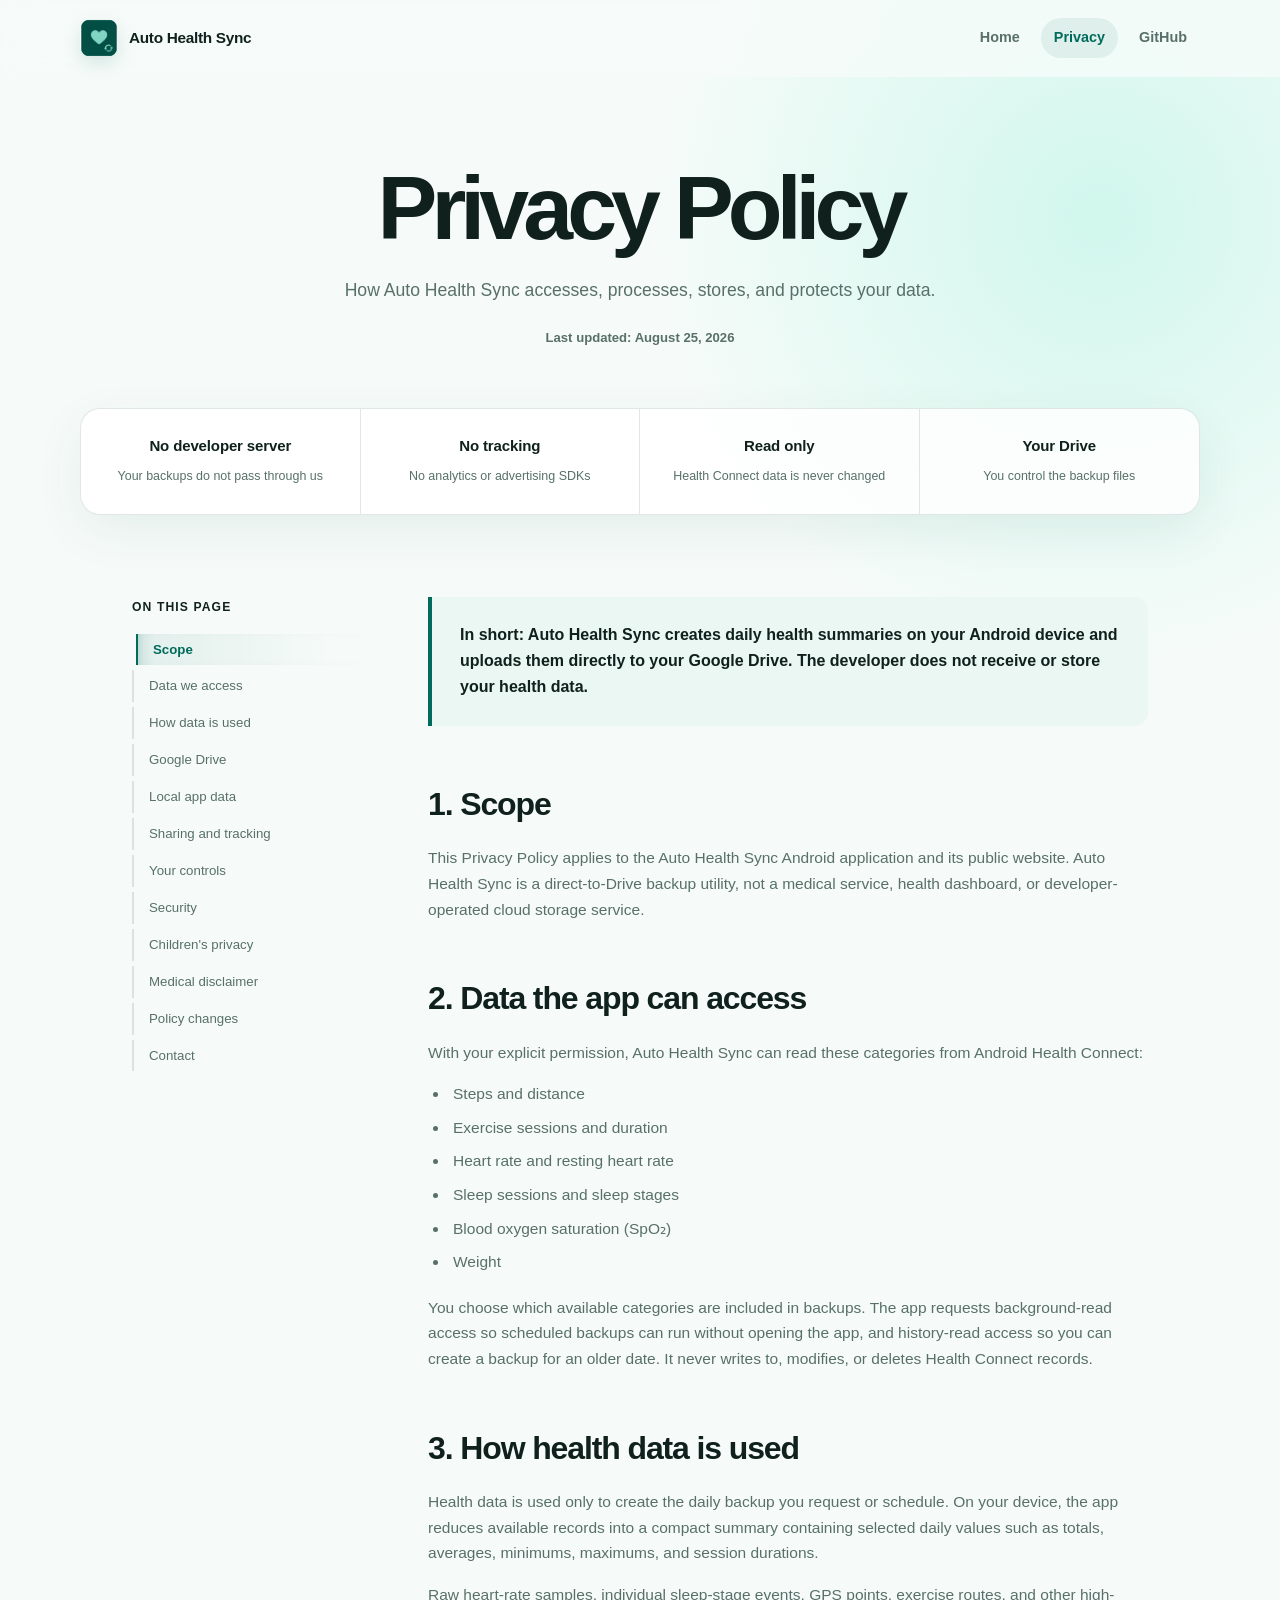
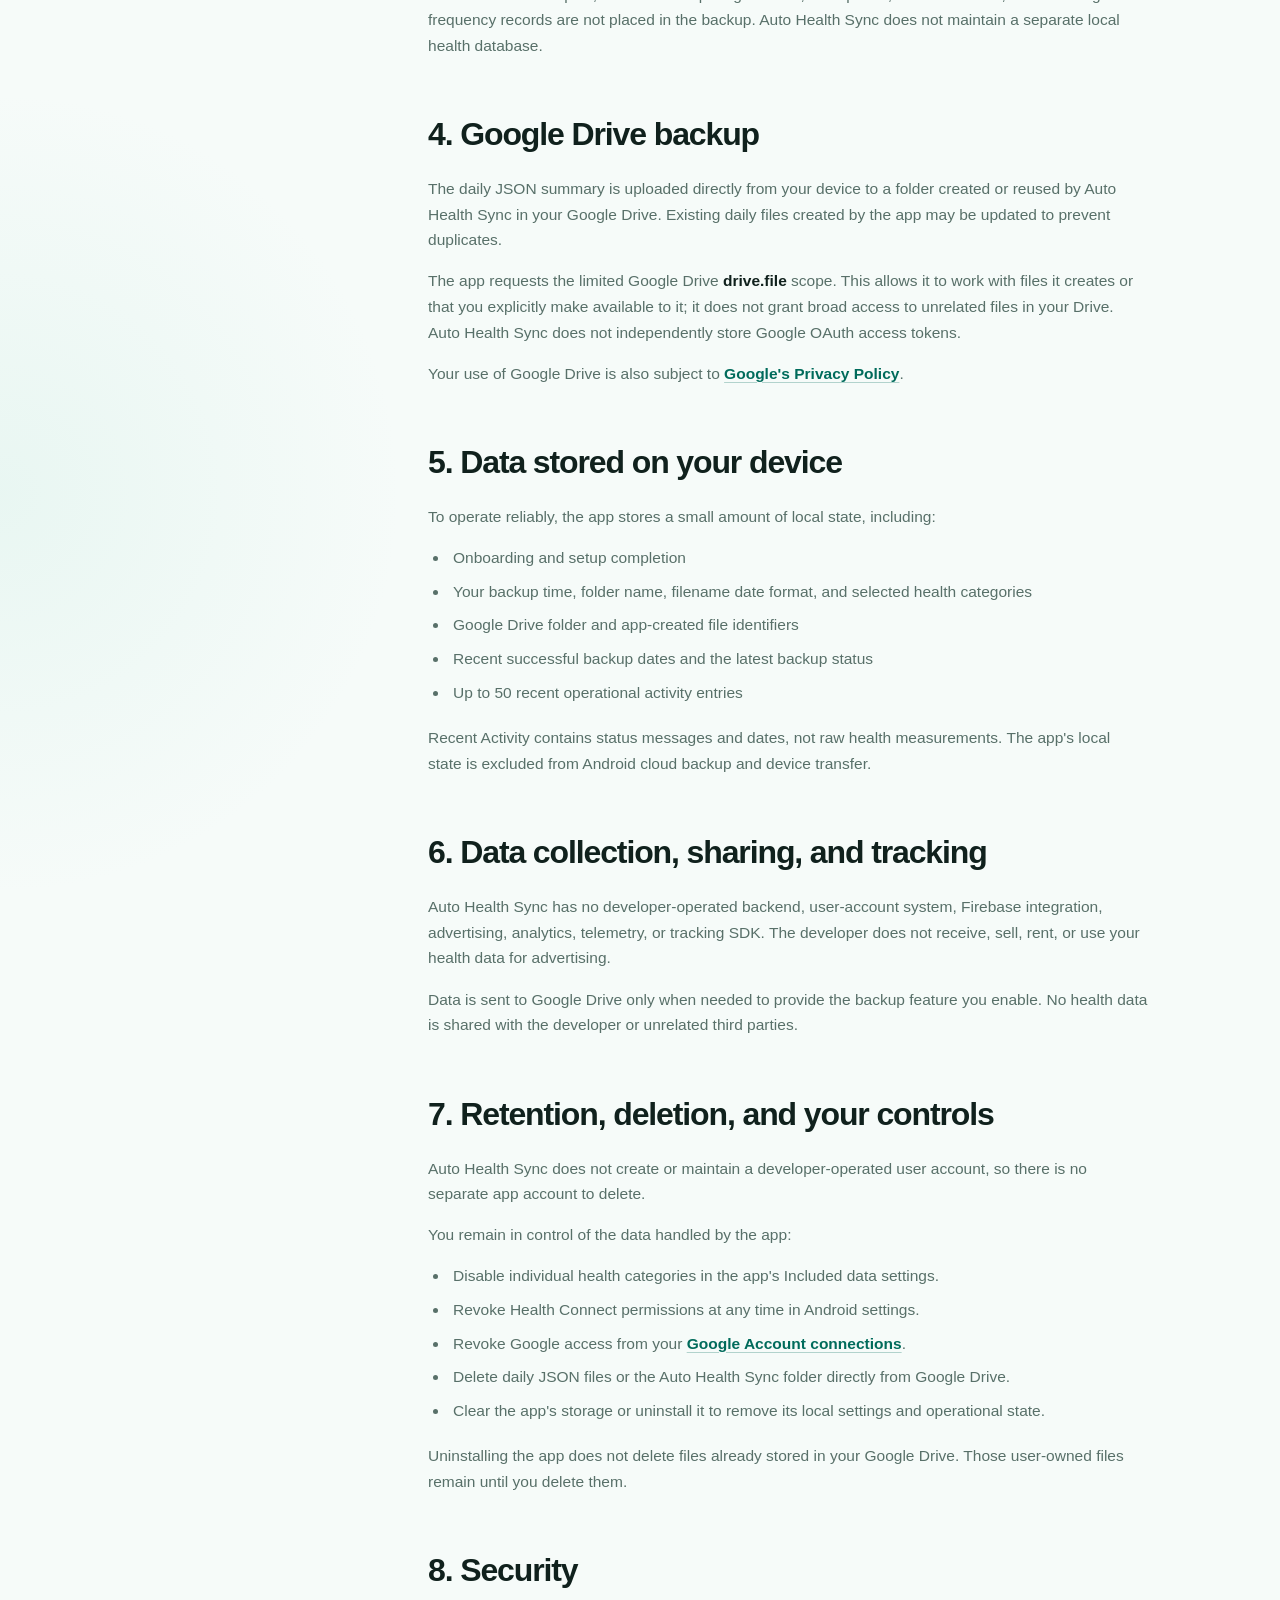
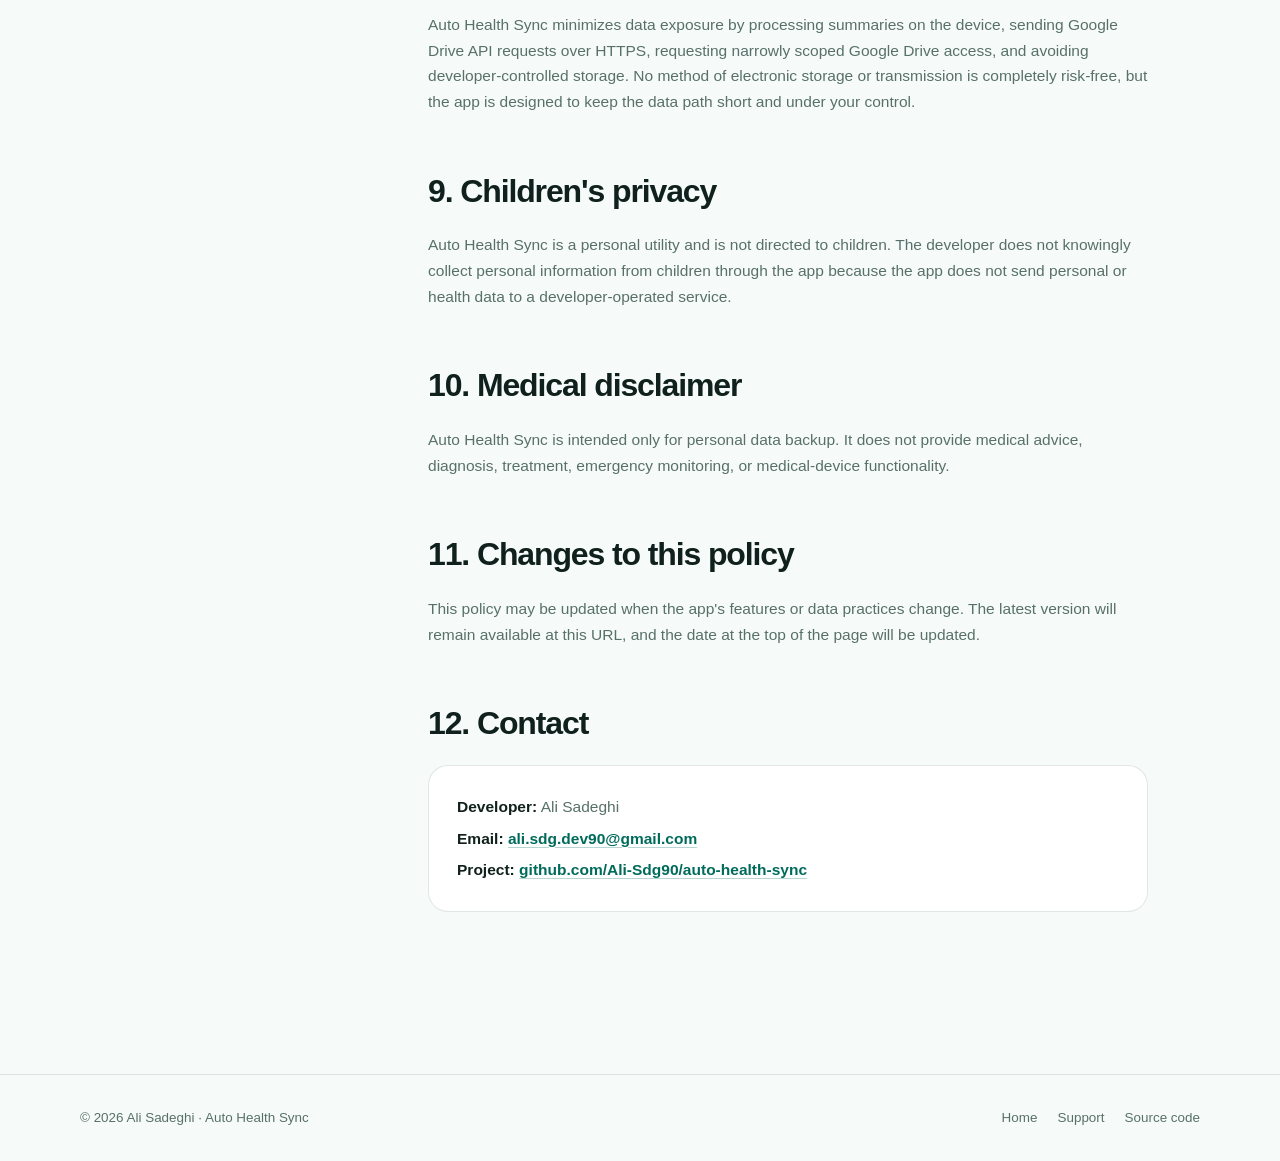
==== docs/privacy/index.html @ 701e74d9 "docs: add GitHub Pages site and public privacy policy" ====
<!doctype html>
<html lang="en">
  <head>
    <meta charset="utf-8">
    <meta name="viewport" content="width=device-width, initial-scale=1">
    <meta name="theme-color" content="#006b5b">
    <meta name="description" content="Privacy Policy for Auto Health Sync, an Android app that backs up daily Health Connect summaries to the user's Google Drive.">
    <meta property="og:title" content="Privacy Policy · Auto Health Sync">
    <meta property="og:description" content="How Auto Health Sync accesses, processes, stores, and protects your data.">
    <meta property="og:type" content="website">
    <meta property="og:url" content="https://ali-sdg90.github.io/auto-health-sync/privacy/">
    <link rel="canonical" href="https://ali-sdg90.github.io/auto-health-sync/privacy/">
    <link rel="icon" href="../assets/app-icon.png" type="image/png">
    <link rel="stylesheet" href="../assets/styles.css">
    <script src="../assets/policy.js" defer></script>
    <title>Privacy Policy · Auto Health Sync</title>
  </head>
  <body>
    <header class="site-header">
      <nav class="nav" aria-label="Main navigation">
        <a class="brand" href="../" aria-label="Auto Health Sync home">
          <img src="../assets/app-icon.png" alt="" width="38" height="38">
          <span>Auto Health Sync</span>
        </a>
        <div class="nav-links">
          <a href="../">Home</a>
          <a href="./" aria-current="page">Privacy</a>
          <a href="https://github.com/Ali-Sdg90/auto-health-sync" target="_blank" rel="noopener noreferrer">GitHub</a>
        </div>
      </nav>
    </header>

    <main>
      <section class="policy-hero container">
        <!-- <p class="eyebrow">Clear by design</p> -->
        <h1>Privacy Policy</h1>
        <p>How Auto Health Sync accesses, processes, stores, and protects your data.</p>
        <span class="updated">Last updated: August 25, 2026</span>
      </section>

      <section class="container quick-facts" aria-label="Privacy at a glance">
        <div class="fact"><strong>No developer server</strong><span>Your backups do not pass through us</span></div>
        <div class="fact"><strong>No tracking</strong><span>No analytics or advertising SDKs</span></div>
        <div class="fact"><strong>Read only</strong><span>Health Connect data is never changed</span></div>
        <div class="fact"><strong>Your Drive</strong><span>You control the backup files</span></div>
      </section>

      <div class="policy-layout container">
        <aside class="policy-nav" aria-label="Policy sections">
          <p>On this page</p>
          <a href="#scope" aria-current="location">Scope</a>
          <a href="#data">Data we access</a>
          <a href="#processing">How data is used</a>
          <a href="#drive">Google Drive</a>
          <a href="#local">Local app data</a>
          <a href="#sharing">Sharing and tracking</a>
          <a href="#controls">Your controls</a>
          <a href="#security">Security</a>
          <a href="#children">Children's privacy</a>
          <a href="#medical">Medical disclaimer</a>
          <a href="#changes">Policy changes</a>
          <a href="#contact">Contact</a>
        </aside>

        <article class="policy-content">
          <div class="policy-summary">
            <p><strong>In short:</strong> Auto Health Sync creates daily health summaries on your Android device and uploads them directly to your Google Drive. The developer does not receive or store your health data.</p>
          </div>

          <section class="policy-section" id="scope">
            <h2>1. Scope</h2>
            <p>This Privacy Policy applies to the Auto Health Sync Android application and its public website. Auto Health Sync is a direct-to-Drive backup utility, not a medical service, health dashboard, or developer-operated cloud storage service.</p>
          </section>

          <section class="policy-section" id="data">
            <h2>2. Data the app can access</h2>
            <p>With your explicit permission, Auto Health Sync can read these categories from Android Health Connect:</p>
            <ul>
              <li>Steps and distance</li>
              <li>Exercise sessions and duration</li>
              <li>Heart rate and resting heart rate</li>
              <li>Sleep sessions and sleep stages</li>
              <li>Blood oxygen saturation (SpO₂)</li>
              <li>Weight</li>
            </ul>
            <p>You choose which available categories are included in backups. The app requests background-read access so scheduled backups can run without opening the app, and history-read access so you can create a backup for an older date. It never writes to, modifies, or deletes Health Connect records.</p>
          </section>

          <section class="policy-section" id="processing">
            <h2>3. How health data is used</h2>
            <p>Health data is used only to create the daily backup you request or schedule. On your device, the app reduces available records into a compact summary containing selected daily values such as totals, averages, minimums, maximums, and session durations.</p>
            <p>Raw heart-rate samples, individual sleep-stage events, GPS points, exercise routes, and other high-frequency records are not placed in the backup. Auto Health Sync does not maintain a separate local health database.</p>
          </section>

          <section class="policy-section" id="drive">
            <h2>4. Google Drive backup</h2>
            <p>The daily JSON summary is uploaded directly from your device to a folder created or reused by Auto Health Sync in your Google Drive. Existing daily files created by the app may be updated to prevent duplicates.</p>
            <p>The app requests the limited Google Drive <strong>drive.file</strong> scope. This allows it to work with files it creates or that you explicitly make available to it; it does not grant broad access to unrelated files in your Drive. Auto Health Sync does not independently store Google OAuth access tokens.</p>
            <p>Your use of Google Drive is also subject to <a href="https://policies.google.com/privacy" rel="noreferrer">Google's Privacy Policy</a>.</p>
          </section>

          <section class="policy-section" id="local">
            <h2>5. Data stored on your device</h2>
            <p>To operate reliably, the app stores a small amount of local state, including:</p>
            <ul>
              <li>Onboarding and setup completion</li>
              <li>Your backup time, folder name, filename date format, and selected health categories</li>
              <li>Google Drive folder and app-created file identifiers</li>
              <li>Recent successful backup dates and the latest backup status</li>
              <li>Up to 50 recent operational activity entries</li>
            </ul>
            <p>Recent Activity contains status messages and dates, not raw health measurements. The app's local state is excluded from Android cloud backup and device transfer.</p>
          </section>

          <section class="policy-section" id="sharing">
            <h2>6. Data collection, sharing, and tracking</h2>
            <p>Auto Health Sync has no developer-operated backend, user-account system, Firebase integration, advertising, analytics, telemetry, or tracking SDK. The developer does not receive, sell, rent, or use your health data for advertising.</p>
            <p>Data is sent to Google Drive only when needed to provide the backup feature you enable. No health data is shared with the developer or unrelated third parties.</p>
          </section>

          <section class="policy-section" id="controls">
            <h2>7. Retention, deletion, and your controls</h2>
            <p>Auto Health Sync does not create or maintain a developer-operated user account, so there is no separate app account to delete.</p>
            <p>You remain in control of the data handled by the app:</p>
            <ul>
              <li>Disable individual health categories in the app's Included data settings.</li>
              <li>Revoke Health Connect permissions at any time in Android settings.</li>
              <li>Revoke Google access from your <a href="https://myaccount.google.com/connections" rel="noreferrer">Google Account connections</a>.</li>
              <li>Delete daily JSON files or the Auto Health Sync folder directly from Google Drive.</li>
              <li>Clear the app's storage or uninstall it to remove its local settings and operational state.</li>
            </ul>
            <p>Uninstalling the app does not delete files already stored in your Google Drive. Those user-owned files remain until you delete them.</p>
          </section>

          <section class="policy-section" id="security">
            <h2>8. Security</h2>
            <p>Auto Health Sync minimizes data exposure by processing summaries on the device, sending Google Drive API requests over HTTPS, requesting narrowly scoped Google Drive access, and avoiding developer-controlled storage. No method of electronic storage or transmission is completely risk-free, but the app is designed to keep the data path short and under your control.</p>
          </section>

          <section class="policy-section" id="children">
            <h2>9. Children's privacy</h2>
            <p>Auto Health Sync is a personal utility and is not directed to children. The developer does not knowingly collect personal information from children through the app because the app does not send personal or health data to a developer-operated service.</p>
          </section>

          <section class="policy-section" id="medical">
            <h2>10. Medical disclaimer</h2>
            <p>Auto Health Sync is intended only for personal data backup. It does not provide medical advice, diagnosis, treatment, emergency monitoring, or medical-device functionality.</p>
          </section>

          <section class="policy-section" id="changes">
            <h2>11. Changes to this policy</h2>
            <p>This policy may be updated when the app's features or data practices change. The latest version will remain available at this URL, and the date at the top of the page will be updated.</p>
          </section>

          <section class="policy-section" id="contact">
            <h2>12. Contact</h2>
            <div class="contact-card">
              <p><strong>Developer:</strong> Ali Sadeghi</p>
              <p><strong>Email:</strong> <a href="mailto:ali.sdg.dev90@gmail.com">ali.sdg.dev90@gmail.com</a></p>
              <p><strong>Project:</strong> <a href="https://github.com/Ali-Sdg90/auto-health-sync">github.com/Ali-Sdg90/auto-health-sync</a></p>
            </div>
          </section>
        </article>
      </div>
    </main>

    <footer class="site-footer">
      <div class="footer-inner container">
        <span>© 2026 Ali Sadeghi · Auto Health Sync</span>
        <div class="footer-links">
          <a href="../">Home</a>
          <a href="mailto:ali.sdg.dev90@gmail.com">Support</a>
          <a href="https://github.com/Ali-Sdg90/auto-health-sync">Source code</a>
        </div>
      </div>
    </footer>
  </body>
</html>
---- docs/assets/styles.css ----
:root {
  color-scheme: light dark;
  --bg: #f6fbf9;
  --surface: rgba(255, 255, 255, 0.82);
  --surface-solid: #ffffff;
  --surface-soft: #eaf7f2;
  --text: #10211d;
  --muted: #587069;
  --line: rgba(16, 60, 50, 0.12);
  --primary: #006b5b;
  --primary-strong: #004f43;
  --primary-soft: #9df2dc;
  --primary-wash: rgba(0, 107, 91, 0.08);
  --ink: #00201a;
  --success: #16705e;
  --shadow: 0 24px 70px rgba(16, 72, 59, 0.12);
  --radius-lg: 28px;
  --radius-md: 20px;
  --radius-sm: 14px;
  --content: 1120px;
}

* {
  box-sizing: border-box;
}

html {
  scroll-behavior: smooth;
}

body {
  min-width: 320px;
  margin: 0;
  background:
    radial-gradient(circle at 86% 5%, rgba(157, 242, 220, 0.42), transparent 28rem),
    radial-gradient(circle at 0 48%, rgba(190, 232, 220, 0.24), transparent 25rem),
    var(--bg);
  color: var(--text);
  font-family: Inter, ui-sans-serif, -apple-system, BlinkMacSystemFont, "Segoe UI", sans-serif;
  font-size: 16px;
  line-height: 1.65;
  text-rendering: optimizeLegibility;
  -webkit-font-smoothing: antialiased;
}

a {
  color: inherit;
  text-decoration: none;
}

a:focus-visible,
button:focus-visible {
  outline: 3px solid rgba(0, 107, 91, 0.28);
  outline-offset: 3px;
}

img,
svg {
  display: block;
}

.site-header {
  position: sticky;
  z-index: 10;
  top: 0;
  border-bottom: 1px solid transparent;
  background: rgba(246, 251, 249, 0.78);
  backdrop-filter: blur(18px);
  -webkit-backdrop-filter: blur(18px);
}

.nav {
  display: flex;
  width: min(calc(100% - 40px), var(--content));
  min-height: 76px;
  margin: 0 auto;
  align-items: center;
  justify-content: space-between;
}

.brand {
  display: inline-flex;
  align-items: center;
  gap: 11px;
  font-size: 0.96rem;
  font-weight: 750;
  letter-spacing: -0.02em;
}

.brand img {
  width: 38px;
  height: 38px;
  border-radius: 11px;
  box-shadow: 0 7px 18px rgba(0, 107, 91, 0.14);
}

.nav-links {
  display: flex;
  align-items: center;
  gap: 8px;
}

.nav-links a {
  border-radius: 999px;
  color: var(--muted);
  font-size: 0.9rem;
  font-weight: 650;
  padding: 8px 13px;
  transition: background 160ms ease, color 160ms ease;
}

.nav-links a:hover,
.nav-links a[aria-current="page"] {
  background: rgba(0, 107, 91, 0.08);
  color: var(--primary);
}

main {
  overflow: clip;
}

.container {
  width: min(calc(100% - 40px), var(--content));
  margin-inline: auto;
}

.hero {
  display: grid;
  min-height: 680px;
  padding-block: 92px 106px;
  align-items: center;
  gap: 72px;
  grid-template-columns: minmax(0, 1.08fr) minmax(360px, 0.92fr);
}

.eyebrow {
  display: inline-flex;
  margin: 0 0 20px;
  align-items: center;
  gap: 9px;
  color: var(--primary);
  font-size: 0.82rem;
  font-weight: 800;
  letter-spacing: 0.09em;
  text-transform: uppercase;
}

.eyebrow::before {
  width: 8px;
  height: 8px;
  border-radius: 50%;
  background: var(--primary);
  box-shadow: 0 0 0 6px rgba(0, 107, 91, 0.1);
  content: "";
}

h1,
h2,
h3,
p {
  margin-top: 0;
}

h1 {
  max-width: 760px;
  margin-bottom: 24px;
  font-size: clamp(3.2rem, 7.1vw, 6.1rem);
  font-weight: 780;
  letter-spacing: -0.066em;
  line-height: 0.97;
}

.hero h1 {
  font-size: clamp(2.7rem, 5.4vw, 5rem);
  line-height: 1.01;
}

.hero-copy > p:not(.eyebrow) {
  max-width: 610px;
  margin-bottom: 32px;
  color: var(--muted);
  font-size: clamp(1.05rem, 1.4vw, 1.22rem);
}

.actions {
  display: flex;
  flex-wrap: wrap;
  gap: 12px;
}

.button {
  display: inline-flex;
  min-height: 50px;
  border: 1px solid transparent;
  border-radius: 999px;
  align-items: center;
  justify-content: center;
  gap: 9px;
  font-size: 0.94rem;
  font-weight: 740;
  padding: 0 20px;
  transition: transform 160ms ease, box-shadow 160ms ease, background 160ms ease;
}

.button:hover {
  transform: translateY(-2px);
}

.button-primary {
  background: var(--primary);
  box-shadow: 0 10px 24px rgba(0, 107, 91, 0.2);
  color: #ffffff;
}

.button-primary:hover {
  background: var(--primary-strong);
  box-shadow: 0 13px 28px rgba(0, 107, 91, 0.26);
}

.button-secondary {
  border-color: var(--line);
  background: var(--surface);
  color: var(--text);
}

.button svg,
.text-link svg {
  width: 18px;
  height: 18px;
}

.screenshot-stage {
  width: min(100%, 380px);
  margin-left: auto;
}

.screenshot-placeholder {
  position: relative;
  overflow: hidden;
  display: grid;
  width: min(100%, 330px);
  aspect-ratio: 9 / 16;
  margin-left: auto;
  border: 1px dashed rgba(0, 107, 91, 0.38);
  border-radius: 30px;
  background:
    linear-gradient(145deg, rgba(157, 242, 220, 0.15), transparent 48%),
    var(--surface);
  box-shadow: var(--shadow);
  place-items: center;
}

.screenshot-placeholder::before,
.screenshot-placeholder::after {
  position: absolute;
  right: 24px;
  left: 24px;
  height: 1px;
  background: var(--line);
  content: "";
}

.screenshot-placeholder::before {
  top: 72px;
}

.screenshot-placeholder::after {
  bottom: 72px;
}

.placeholder-content {
  display: grid;
  justify-items: center;
  color: var(--muted);
  gap: 7px;
  text-align: center;
}

.placeholder-mark {
  display: block;
  width: 38px;
  height: 48px;
  margin-bottom: 7px;
  border: 1.5px solid var(--primary);
  border-radius: 8px;
  opacity: 0.78;
}

.placeholder-content strong {
  color: var(--text);
  font-size: 0.95rem;
  letter-spacing: -0.01em;
}

.placeholder-content span:last-child {
  font-size: 0.76rem;
}

.screenshot-caption {
  width: min(100%, 330px);
  margin: 14px 0 0 auto;
  color: var(--muted);
  font-size: 0.76rem;
  text-align: center;
}

.pipeline {
  border-block: 1px solid var(--line);
  background: rgba(255, 255, 255, 0.36);
}

.pipeline-inner {
  display: flex;
  min-height: 96px;
  align-items: center;
  justify-content: center;
  gap: 18px;
  color: var(--muted);
  font-size: clamp(0.78rem, 1.3vw, 0.95rem);
  font-weight: 750;
  letter-spacing: 0.01em;
}

.pipeline-inner svg {
  width: 17px;
  height: 17px;
  color: var(--primary);
}

.section {
  padding-block: 110px;
}

.section-kicker {
  margin-bottom: 13px;
  color: var(--primary);
  font-size: 0.8rem;
  font-weight: 800;
  letter-spacing: 0.1em;
  text-transform: uppercase;
}

.section h2 {
  max-width: 650px;
  margin-bottom: 18px;
  font-size: clamp(2.1rem, 4.8vw, 3.8rem);
  font-weight: 760;
  letter-spacing: -0.052em;
  line-height: 1.04;
}

.section-lead {
  max-width: 640px;
  margin-bottom: 48px;
  color: var(--muted);
  font-size: 1.06rem;
}

.feature-grid {
  display: grid;
  gap: 18px;
  grid-template-columns: repeat(3, 1fr);
}

.feature-card {
  min-height: 285px;
  border: 1px solid var(--line);
  border-radius: var(--radius-md);
  background: var(--surface);
  padding: 30px;
  transition: border 160ms ease, transform 160ms ease, box-shadow 160ms ease;
}

.feature-card:hover {
  border-color: rgba(0, 107, 91, 0.24);
  box-shadow: 0 18px 44px rgba(19, 77, 64, 0.08);
  transform: translateY(-4px);
}

.feature-card-icon {
  display: grid;
  width: 48px;
  height: 48px;
  margin-bottom: 44px;
  border-radius: 15px;
  background: var(--surface-soft);
  color: var(--primary);
  place-items: center;
}

.feature-card-icon svg {
  width: 23px;
  height: 23px;
}

.feature-card h3 {
  margin-bottom: 10px;
  font-size: 1.2rem;
  letter-spacing: -0.025em;
}

.feature-card p {
  margin: 0;
  color: var(--muted);
  font-size: 0.93rem;
}

.utility-section {
  border-top: 1px solid var(--line);
}

.utility-grid {
  display: grid;
  align-items: center;
  gap: clamp(48px, 8vw, 96px);
  grid-template-columns: minmax(0, 1fr) minmax(380px, 0.82fr);
}

.utility-copy h2 {
  margin-bottom: 20px;
}

.utility-copy > p:not(.section-kicker) {
  max-width: 610px;
  color: var(--muted);
}

.use-list {
  max-width: 590px;
  margin: 30px 0;
  border-top: 1px solid var(--line);
  list-style: none;
  padding: 0;
}

.use-list li {
  display: flex;
  border-bottom: 1px solid var(--line);
  align-items: center;
  gap: 12px;
  color: var(--text);
  font-size: 0.94rem;
  font-weight: 650;
  padding: 13px 0;
}

.use-list li::before {
  width: 6px;
  height: 6px;
  flex: 0 0 auto;
  border-radius: 50%;
  background: var(--primary);
  content: "";
}

.utility-note {
  font-size: 0.86rem;
}

.json-window {
  overflow: hidden;
  border: 1px solid rgba(157, 242, 220, 0.13);
  border-radius: 20px;
  background: #001b15;
  box-shadow: 0 24px 70px rgba(0, 0, 0, 0.24);
  color: #dffaf2;
}

.json-window-header {
  display: flex;
  min-height: 54px;
  border-bottom: 1px solid rgba(157, 242, 220, 0.1);
  align-items: center;
  justify-content: space-between;
  gap: 16px;
  color: #9ec7bc;
  font-family: ui-monospace, SFMono-Regular, Menlo, Consolas, monospace;
  font-size: 0.72rem;
  padding: 0 20px;
}

.json-window-header span:last-child {
  color: #72dcc2;
  font-weight: 750;
  letter-spacing: 0.08em;
}

.json-window pre {
  overflow-x: auto;
  margin: 0;
  padding: 24px;
}

.json-window code {
  color: #dffaf2;
  font-family: ui-monospace, SFMono-Regular, Menlo, Consolas, monospace;
  font-size: 0.85rem;
  line-height: 1.75;
}

.privacy-callout {
  position: relative;
  overflow: hidden;
  display: grid;
  border-radius: var(--radius-lg);
  background: var(--ink);
  color: #effffb;
  gap: 48px;
  grid-template-columns: minmax(0, 1.25fr) minmax(300px, 0.75fr);
  padding: clamp(38px, 6vw, 70px);
}

.privacy-callout::after {
  position: absolute;
  width: 360px;
  height: 360px;
  top: -220px;
  right: -100px;
  border-radius: 50%;
  background: rgba(157, 242, 220, 0.12);
  content: "";
}

.privacy-callout .section-kicker {
  color: #9df2dc;
}

.privacy-callout h2 {
  margin-bottom: 18px;
  color: #ffffff;
  font-size: clamp(2rem, 4.5vw, 3.45rem);
}

.privacy-callout p {
  max-width: 620px;
  margin-bottom: 28px;
  color: #b7d3cc;
}

.text-link {
  display: inline-flex;
  align-items: center;
  gap: 8px;
  color: #b7ffec;
  font-weight: 760;
}

.text-link:hover {
  color: #ffffff;
}

.privacy-points {
  position: relative;
  z-index: 1;
  display: grid;
  align-content: center;
  gap: 16px;
}

.privacy-point {
  display: flex;
  border-bottom: 1px solid rgba(255, 255, 255, 0.1);
  align-items: center;
  gap: 13px;
  padding-bottom: 16px;
  color: #d9eee8;
  font-size: 0.91rem;
  font-weight: 650;
}

.privacy-point:last-child {
  border-bottom: 0;
  padding-bottom: 0;
}

.privacy-point svg {
  width: 20px;
  height: 20px;
  flex: 0 0 auto;
  color: #9df2dc;
}

.site-footer {
  border-top: 1px solid var(--line);
  padding-block: 32px;
}

.footer-inner {
  display: flex;
  align-items: center;
  justify-content: space-between;
  gap: 24px;
  color: var(--muted);
  font-size: 0.84rem;
}

.footer-links {
  display: flex;
  flex-wrap: wrap;
  gap: 20px;
}

.footer-links a:hover {
  color: var(--primary);
}

/* Privacy page */
.policy-hero {
  padding-block: 88px 58px;
  text-align: center;
}

.policy-hero .eyebrow {
  margin-inline: auto;
}

.policy-hero h1 {
  max-width: 850px;
  margin-inline: auto;
  font-size: clamp(3rem, 7vw, 5.7rem);
}

.policy-hero > p:not(.eyebrow) {
  max-width: 680px;
  margin: 0 auto 19px;
  color: var(--muted);
  font-size: 1.1rem;
}

.updated {
  color: var(--muted);
  font-size: 0.82rem;
  font-weight: 650;
}

.quick-facts {
  display: grid;
  margin: 0 auto 82px;
  border: 1px solid var(--line);
  border-radius: var(--radius-md);
  background: var(--surface);
  box-shadow: 0 16px 50px rgba(16, 72, 59, 0.07);
  grid-template-columns: repeat(4, 1fr);
}

.fact {
  border-right: 1px solid var(--line);
  padding: 25px 22px;
  text-align: center;
}

.fact:last-child {
  border-right: 0;
}

.fact strong {
  display: block;
  margin-bottom: 3px;
  font-size: 0.94rem;
  letter-spacing: -0.01em;
}

.fact span {
  color: var(--muted);
  font-size: 0.78rem;
}

.policy-layout {
  display: grid;
  padding-bottom: 112px;
  align-items: start;
  gap: 66px;
  grid-template-columns: 230px minmax(0, 720px);
  justify-content: center;
}

.policy-nav {
  position: sticky;
  top: 104px;
  display: grid;
  gap: 5px;
}

.policy-nav p {
  margin-bottom: 12px;
  color: var(--text);
  font-size: 0.76rem;
  font-weight: 800;
  letter-spacing: 0.09em;
  text-transform: uppercase;
}

.policy-nav a {
  position: relative;
  border-left: 2px solid var(--line);
  border-radius: 0 10px 10px 0;
  color: var(--muted);
  font-size: 0.83rem;
  padding: 5px 0 5px 15px;
  transition: background 160ms ease, border 160ms ease, color 160ms ease, transform 160ms ease;
}

.policy-nav a:hover,
.policy-nav a[aria-current="location"] {
  border-color: var(--primary);
  color: var(--primary);
}

.policy-nav a[aria-current="location"] {
  background: linear-gradient(90deg, var(--primary-wash), transparent 88%);
  box-shadow: inset 12px 0 24px -24px var(--primary);
  font-weight: 760;
  transform: translateX(4px);
}

.policy-content {
  min-width: 0;
}

.policy-summary {
  margin-bottom: 52px;
  border-left: 4px solid var(--primary);
  border-radius: 0 var(--radius-sm) var(--radius-sm) 0;
  background: var(--surface-soft);
  padding: 25px 28px;
}

.policy-summary p {
  margin: 0;
  color: var(--text);
  font-size: 1rem;
  font-weight: 560;
}

.policy-section {
  scroll-margin-top: 108px;
  margin-bottom: 50px;
}

.policy-section h2 {
  margin-bottom: 15px;
  font-size: clamp(1.45rem, 3vw, 2rem);
  font-weight: 760;
  letter-spacing: -0.035em;
}

.policy-section p,
.policy-section li {
  color: var(--muted);
  font-size: 0.97rem;
}

.policy-section p:last-child,
.policy-section ul:last-child {
  margin-bottom: 0;
}

.policy-section ul {
  margin: 14px 0 20px;
  padding-left: 21px;
}

.policy-section li {
  margin-bottom: 8px;
  padding-left: 4px;
}

.policy-section strong {
  color: var(--text);
}

.policy-section a,
.contact-card a {
  color: var(--primary);
  font-weight: 680;
  text-decoration: underline;
  text-decoration-color: rgba(0, 107, 91, 0.28);
  text-underline-offset: 3px;
}

.policy-section a:hover,
.contact-card a:hover {
  text-decoration-color: currentColor;
}

.contact-card {
  border: 1px solid var(--line);
  border-radius: var(--radius-md);
  background: var(--surface);
  padding: 28px;
}

.contact-card p {
  margin-bottom: 6px;
}

@media (prefers-color-scheme: dark) {
  :root {
    --bg: #020e0b;
    --surface: rgba(8, 30, 24, 0.84);
    --surface-solid: #0a211b;
    --surface-soft: #10362d;
    --text: #e7f5f0;
    --muted: #a2bab3;
    --line: rgba(196, 239, 227, 0.11);
    --primary: #72dcc2;
    --primary-strong: #9df2dc;
    --primary-soft: #165343;
    --primary-wash: rgba(114, 220, 194, 0.09);
    --ink: #001d17;
    --success: #8be8d0;
    --shadow: 0 28px 90px rgba(0, 0, 0, 0.48);
  }

  body {
    background:
      radial-gradient(ellipse 48rem 34rem at 86% -5%, rgba(18, 111, 88, 0.34), transparent 66%),
      radial-gradient(ellipse 42rem 50rem at -10% 45%, rgba(8, 77, 61, 0.18), transparent 68%),
      radial-gradient(circle at 55% 105%, rgba(24, 84, 68, 0.11), transparent 38rem),
      linear-gradient(160deg, #04140f 0%, #010c09 48%, #020f0c 100%);
  }

  .site-header {
    background: rgba(2, 14, 11, 0.82);
  }

  .button-primary {
    background: #72dcc2;
    color: #00201a;
  }

  .button-primary:hover {
    background: #9df2dc;
  }

  .screenshot-placeholder {
    border-color: rgba(114, 220, 194, 0.3);
    background:
      linear-gradient(145deg, rgba(25, 99, 80, 0.18), transparent 48%),
      rgba(8, 30, 24, 0.72);
  }

  .pipeline {
    background: rgba(14, 51, 41, 0.18);
  }

  .privacy-callout {
    border: 1px solid rgba(157, 242, 220, 0.1);
  }
}

@media (max-width: 900px) {
  .hero {
    min-height: auto;
    padding-block: 72px 90px;
    gap: 62px;
    grid-template-columns: 1fr;
  }

  .hero-copy {
    text-align: center;
  }

  .hero-copy .eyebrow,
  .hero-copy > p:not(.eyebrow) {
    margin-inline: auto;
  }

  .actions {
    justify-content: center;
  }

  .screenshot-stage {
    margin-inline: auto;
  }

  .screenshot-placeholder,
  .screenshot-caption {
    margin-inline: auto;
  }

  .feature-grid {
    grid-template-columns: 1fr;
  }

  .feature-card {
    min-height: 0;
  }

  .feature-card-icon {
    margin-bottom: 30px;
  }

  .utility-grid {
    grid-template-columns: 1fr;
  }

  .json-window {
    width: min(100%, 620px);
  }

  .privacy-callout {
    grid-template-columns: 1fr;
  }

  .quick-facts {
    grid-template-columns: repeat(2, 1fr);
  }

  .fact:nth-child(2) {
    border-right: 0;
  }

  .fact:nth-child(-n + 2) {
    border-bottom: 1px solid var(--line);
  }

  .policy-layout {
    max-width: 760px;
    grid-template-columns: 1fr;
  }

  .policy-nav {
    display: none;
  }
}

@media (max-width: 600px) {
  .nav,
  .container {
    width: min(calc(100% - 28px), var(--content));
  }

  .nav {
    min-height: 68px;
  }

  .brand span {
    display: none;
  }

  .brand img {
    width: 36px;
    height: 36px;
  }

  .nav-links {
    gap: 2px;
  }

  .nav-links a {
    font-size: 0.84rem;
    padding: 7px 10px;
  }

  .hero {
    padding-block: 58px 72px;
    gap: 50px;
  }

  .hero h1 {
    font-size: clamp(2.25rem, 10vw, 3.2rem);
    line-height: 1.05;
  }

  .button {
    width: 100%;
  }

  .pipeline-inner {
    display: grid;
    min-height: 0;
    gap: 9px;
    grid-template-columns: 1fr 1fr;
    padding-block: 20px;
  }

  .pipeline-inner span {
    border: 1px solid var(--line);
    border-radius: 10px;
    padding: 9px 8px;
    text-align: center;
  }

  .pipeline-inner svg {
    display: none;
  }

  .section {
    padding-block: 78px;
  }

  .section-lead {
    margin-bottom: 34px;
  }

  .feature-card {
    padding: 25px;
  }

  .privacy-callout {
    gap: 38px;
    border-radius: 22px;
    padding: 32px 25px;
  }

  .footer-inner {
    align-items: flex-start;
    flex-direction: column;
  }

  .policy-hero {
    padding-block: 62px 46px;
  }

  .quick-facts {
    margin-bottom: 62px;
    grid-template-columns: 1fr;
  }

  .fact,
  .fact:nth-child(2) {
    border-right: 0;
    border-bottom: 1px solid var(--line);
  }

  .fact:last-child {
    border-bottom: 0;
  }

  .policy-layout {
    padding-bottom: 78px;
  }

  .policy-summary {
    padding: 21px;
  }
}

@media (prefers-reduced-motion: reduce) {
  html {
    scroll-behavior: auto;
  }

  *,
  *::before,
  *::after {
    scroll-behavior: auto !important;
    transition-duration: 0.01ms !important;
  }
}
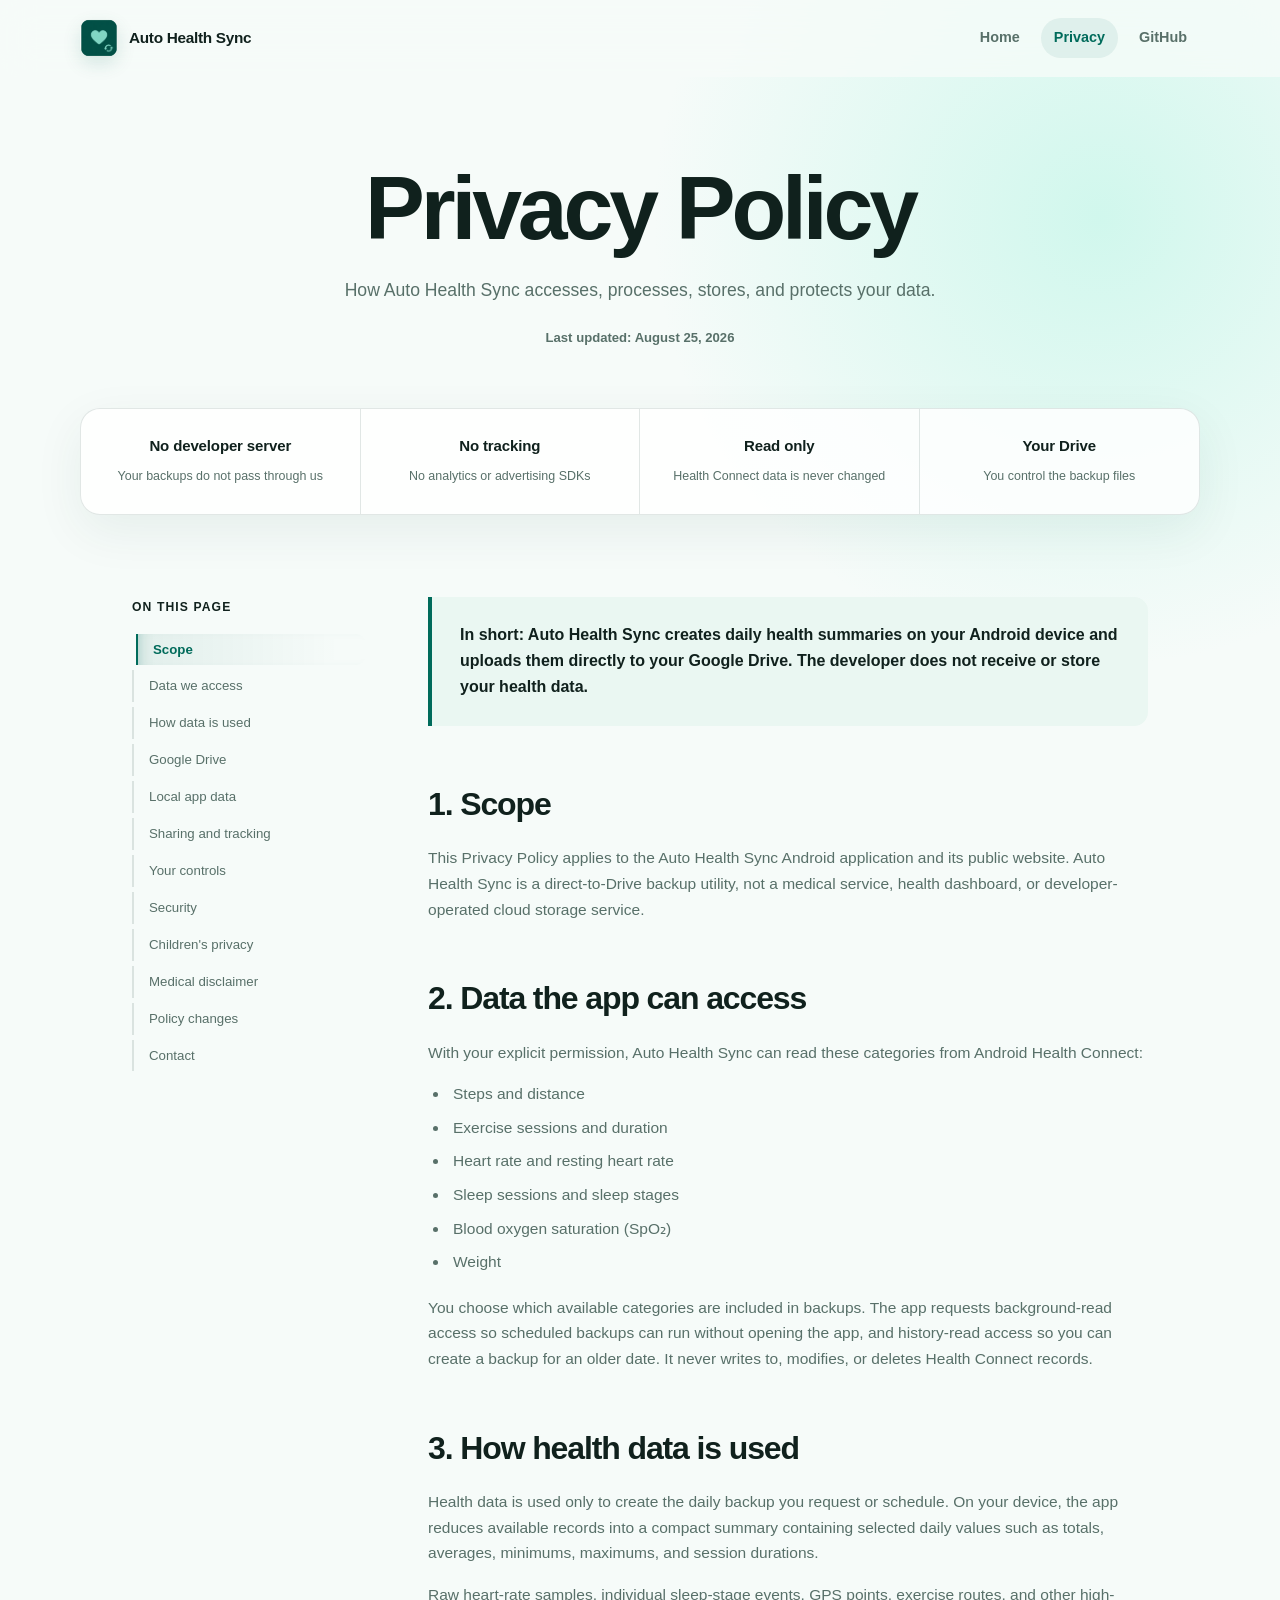
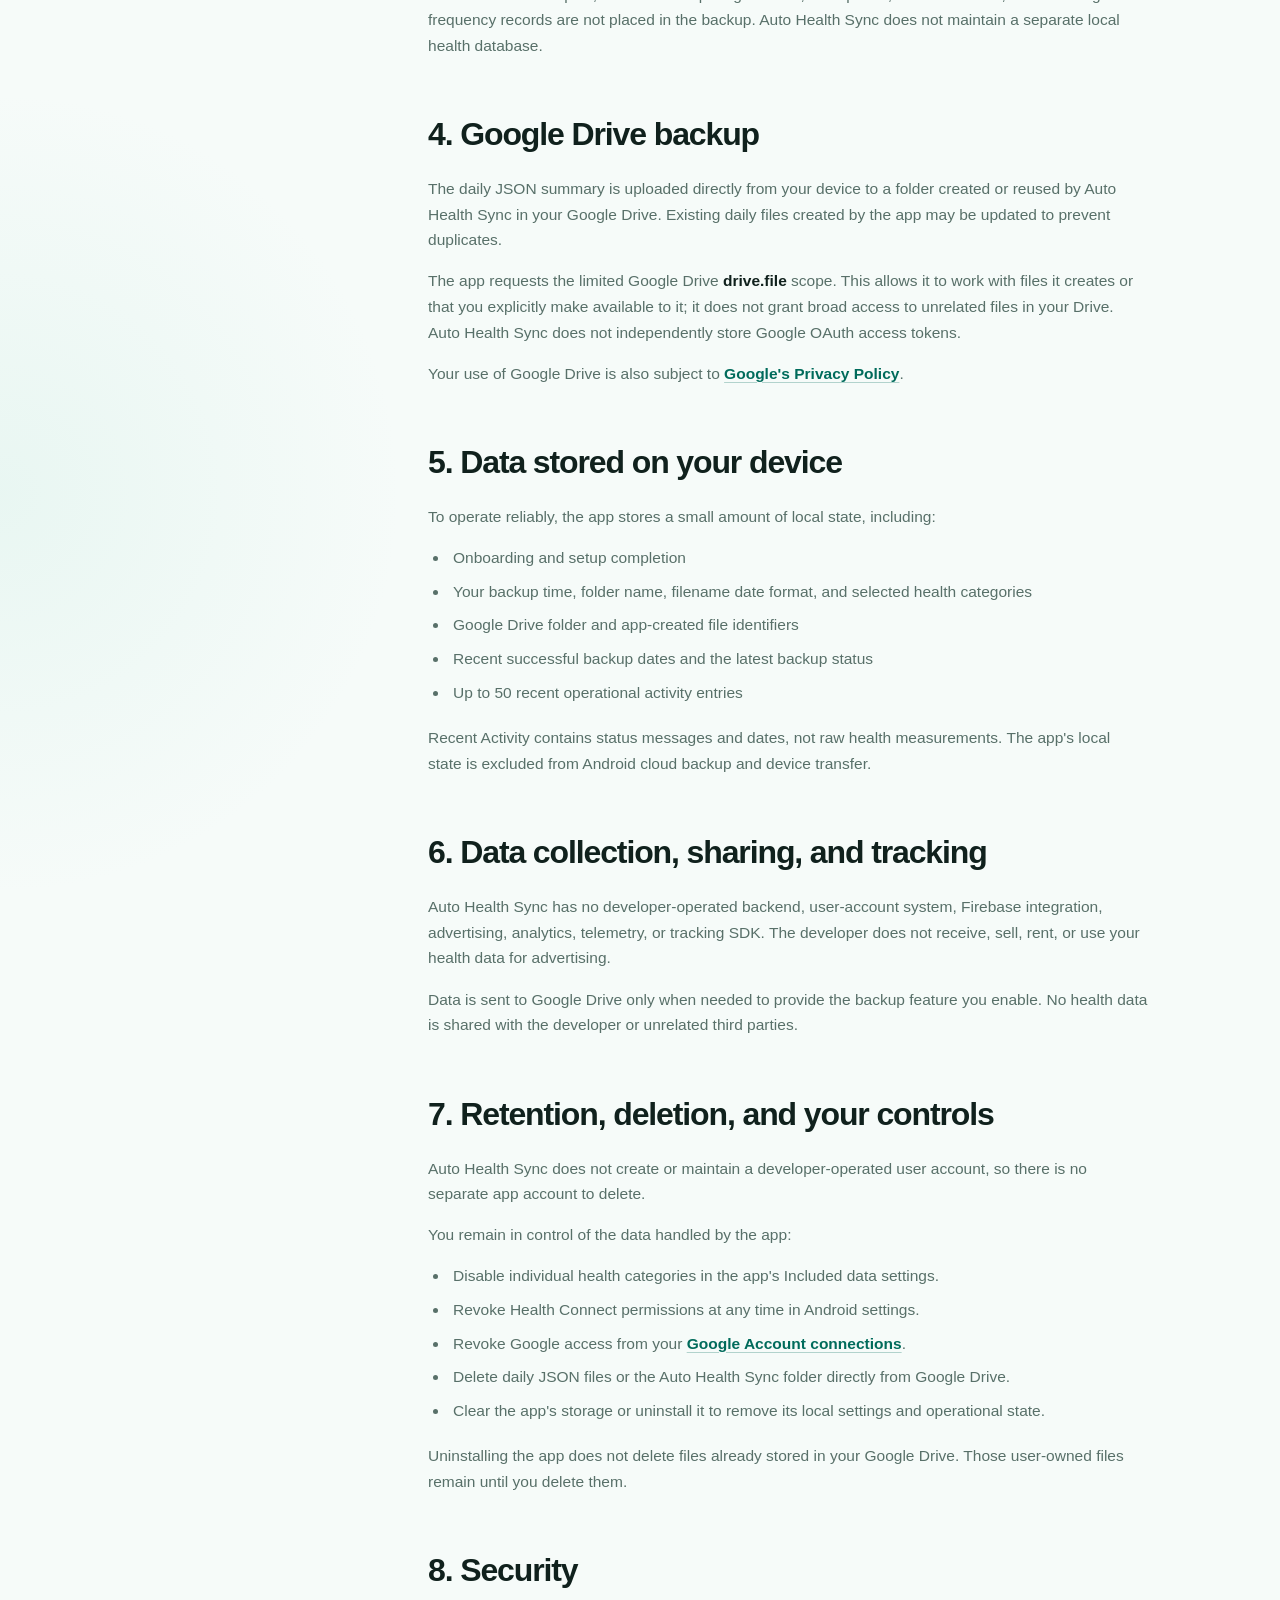
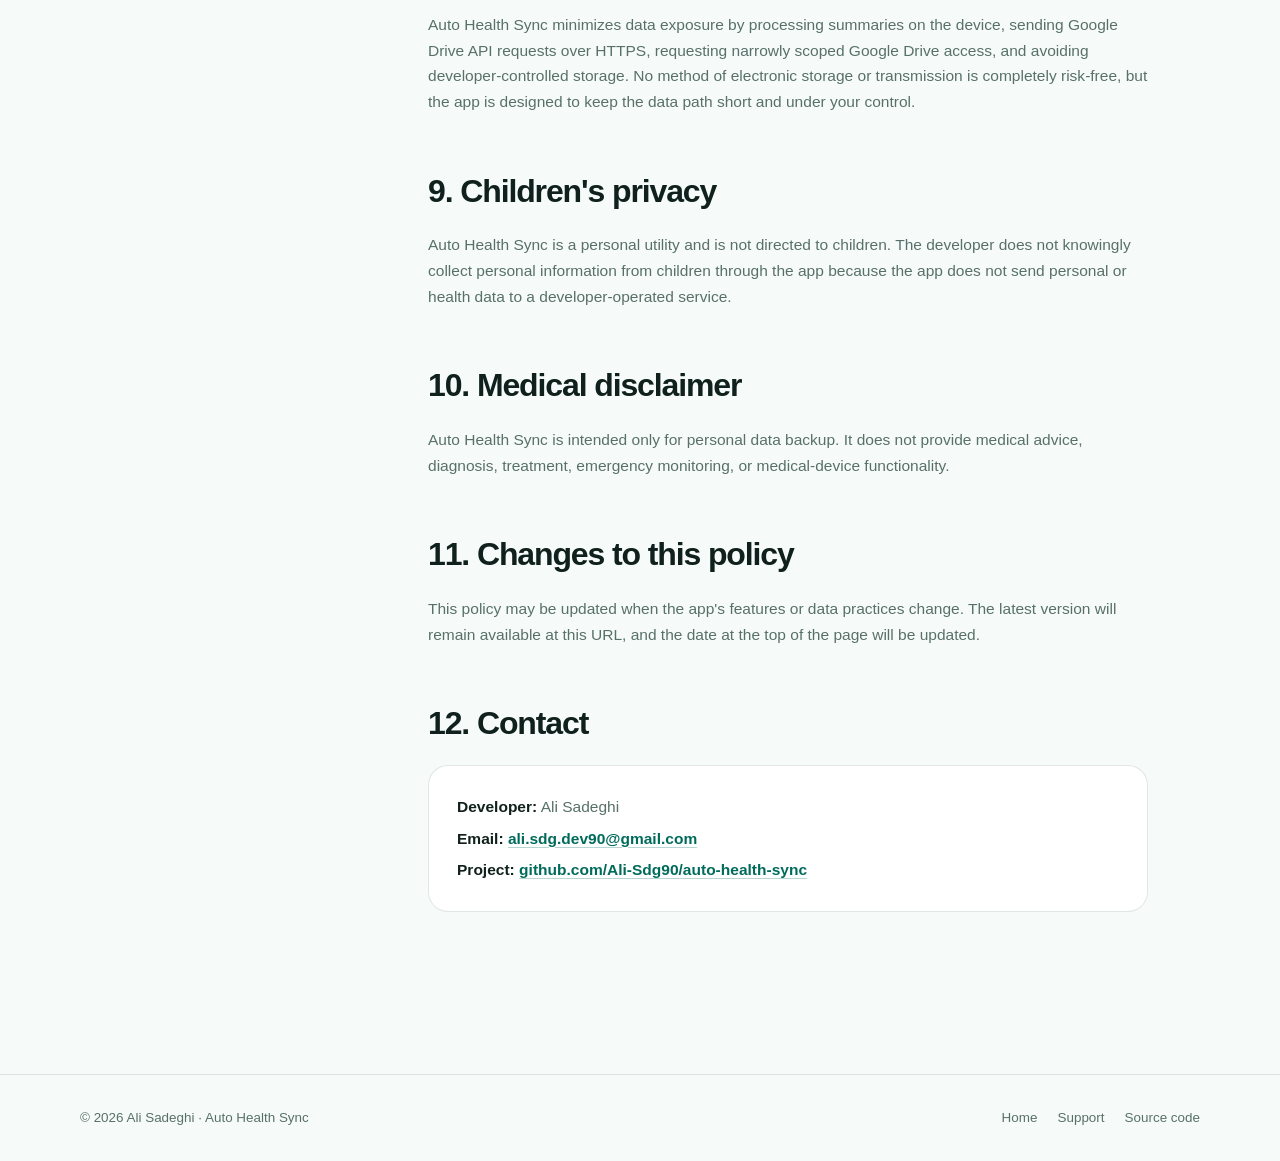
==== commit b089dc47: "docs: improve project SEO" ====
--- a/docs/privacy/index.html
+++ b/docs/privacy/index.html
@@ -8,9 +8,14 @@
     <meta property="og:title" content="Privacy Policy · Auto Health Sync">
     <meta property="og:description" content="How Auto Health Sync accesses, processes, stores, and protects your data.">
     <meta property="og:type" content="website">
-    <meta property="og:url" content="https://ali-sdg90.github.io/auto-health-sync/privacy/">
-    <link rel="canonical" href="https://ali-sdg90.github.io/auto-health-sync/privacy/">
-    <link rel="icon" href="../assets/app-icon.png" type="image/png">
+    <meta property="og:url" content="https://ali-sdg.is-a.dev/auto-health-sync/privacy/">
+    <meta property="og:image" content="https://ali-sdg.is-a.dev/auto-health-sync/assets/og-image.jpg">
+    <meta property="og:image:type" content="image/jpeg">
+    <meta property="og:image:width" content="1200">
+    <meta property="og:image:height" content="630">
+    <meta property="og:image:alt" content="Auto Health Sync privacy policy">
+    <link rel="canonical" href="https://ali-sdg.is-a.dev/auto-health-sync/privacy/">
+    <link rel="icon" href="../assets/app-icon.webp" type="image/webp">
     <link rel="stylesheet" href="../assets/styles.css">
     <script src="../assets/policy.js" defer></script>
     <title>Privacy Policy · Auto Health Sync</title>
@@ -19,7 +24,7 @@
     <header class="site-header">
       <nav class="nav" aria-label="Main navigation">
         <a class="brand" href="../" aria-label="Auto Health Sync home">
-          <img src="../assets/app-icon.png" alt="" width="38" height="38">
+          <img src="../assets/app-icon.webp" alt="" width="38" height="38">
           <span>Auto Health Sync</span>
         </a>
         <div class="nav-links">
--- a/docs/assets/styles.css
+++ b/docs/assets/styles.css
@@ -130,7 +130,7 @@
   padding-block: 92px 106px;
   align-items: center;
   gap: 72px;
-  grid-template-columns: minmax(0, 1.08fr) minmax(360px, 0.92fr);
+  grid-template-columns: minmax(0, 1.2fr) minmax(360px, 0.92fr);
 }
 
 .eyebrow {
@@ -166,7 +166,7 @@
   margin-bottom: 24px;
   font-size: clamp(3.2rem, 7.1vw, 6.1rem);
   font-weight: 780;
-  letter-spacing: -0.066em;
+  letter-spacing: -0.046em;
   line-height: 0.97;
 }
 
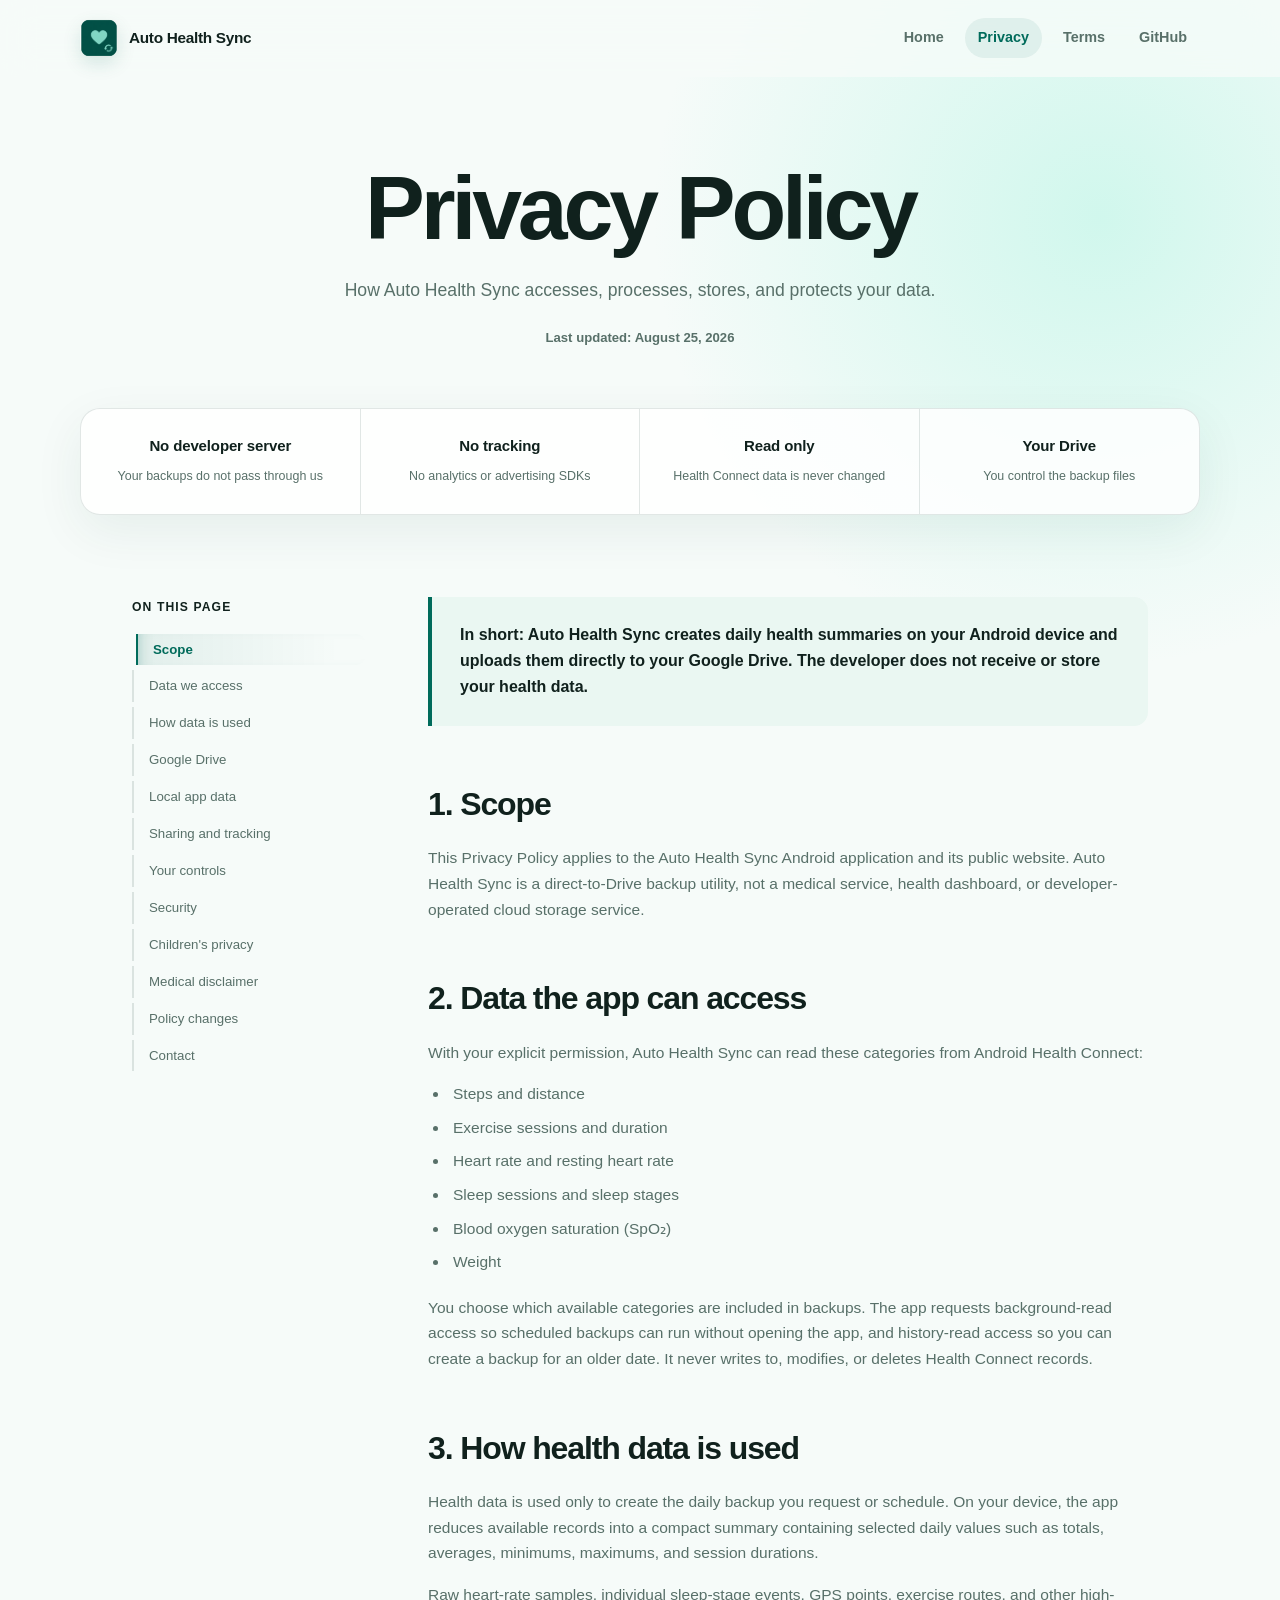
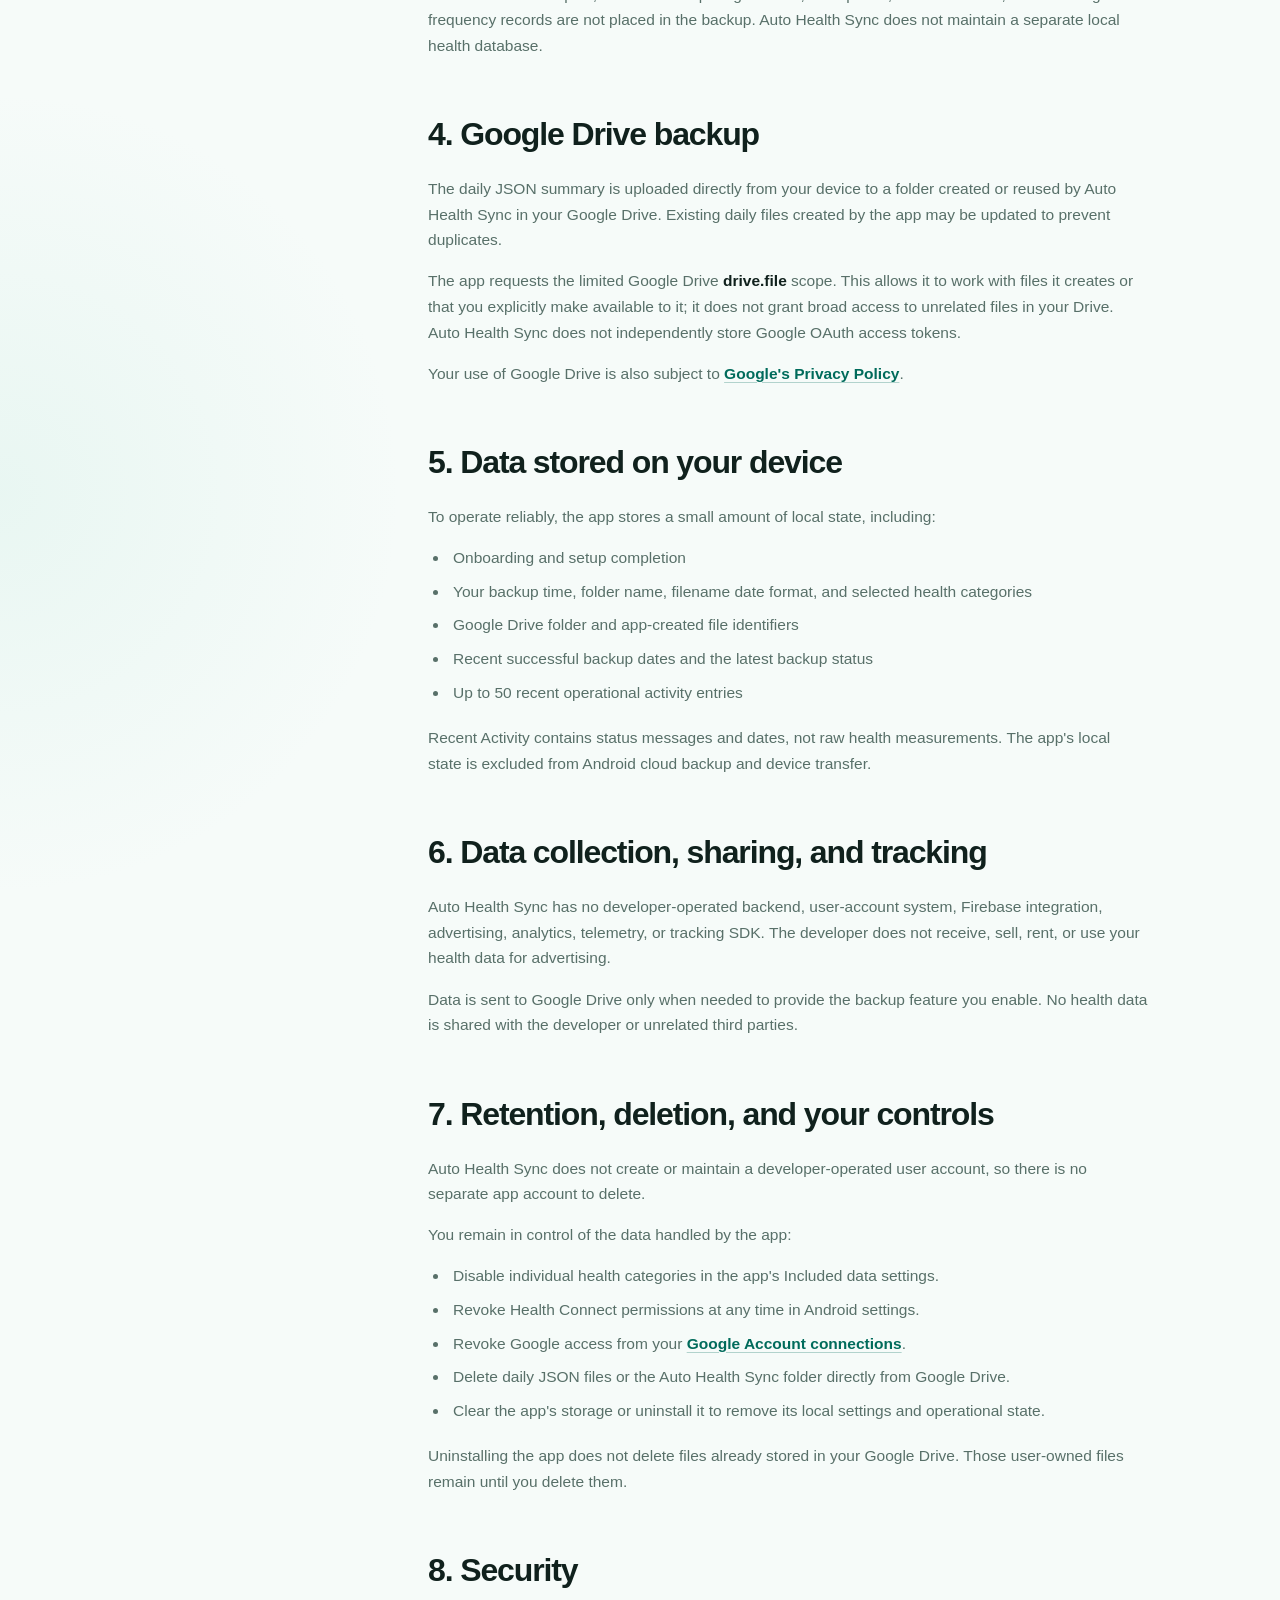
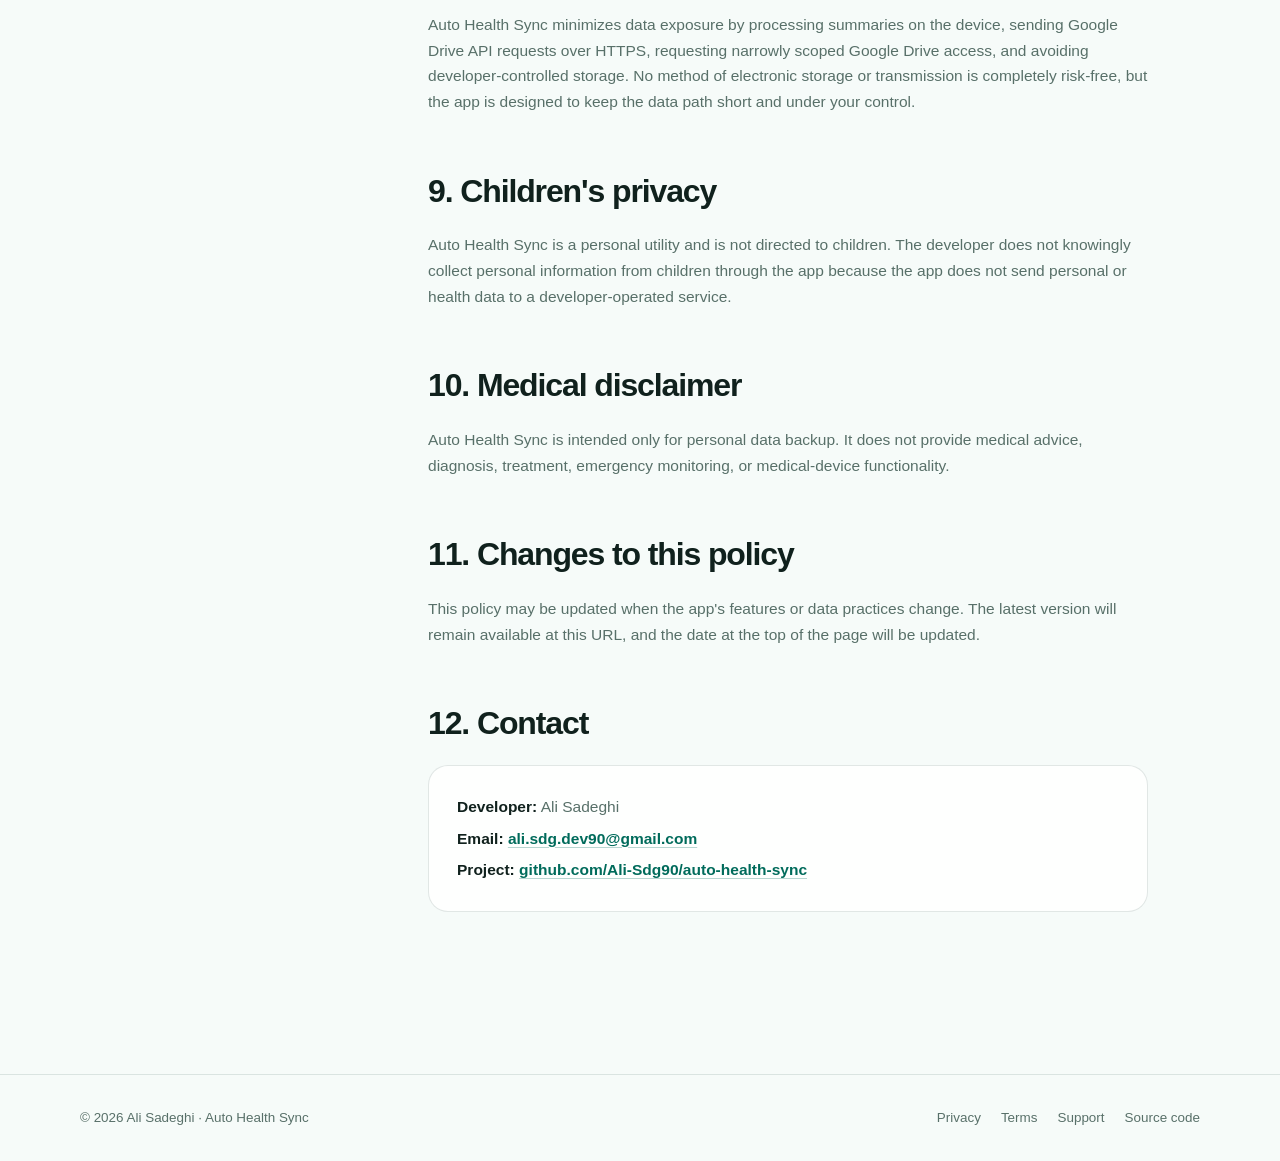
==== commit 6d513c2a: "docs: add term of service page to project" ====
--- a/docs/privacy/index.html
+++ b/docs/privacy/index.html
@@ -30,6 +30,7 @@
         <div class="nav-links">
           <a href="../">Home</a>
           <a href="./" aria-current="page">Privacy</a>
+          <a href="../terms/">Terms</a>
           <a href="https://github.com/Ali-Sdg90/auto-health-sync" target="_blank" rel="noopener noreferrer">GitHub</a>
         </div>
       </nav>
@@ -173,7 +174,8 @@
       <div class="footer-inner container">
         <span>© 2026 Ali Sadeghi · Auto Health Sync</span>
         <div class="footer-links">
-          <a href="../">Home</a>
+          <a href="./">Privacy</a>
+          <a href="../terms/">Terms</a>
           <a href="mailto:ali.sdg.dev90@gmail.com">Support</a>
           <a href="https://github.com/Ali-Sdg90/auto-health-sync">Source code</a>
         </div>
--- a/docs/assets/styles.css
+++ b/docs/assets/styles.css
@@ -604,7 +604,7 @@
   color: var(--primary);
 }
 
-/* Privacy page */
+/* Policy pages */
 .policy-hero {
   padding-block: 88px 58px;
   text-align: center;
@@ -950,7 +950,7 @@
 
   .nav-links a {
     font-size: 0.84rem;
-    padding: 7px 10px;
+    padding: 7px;
   }
 
   .hero {
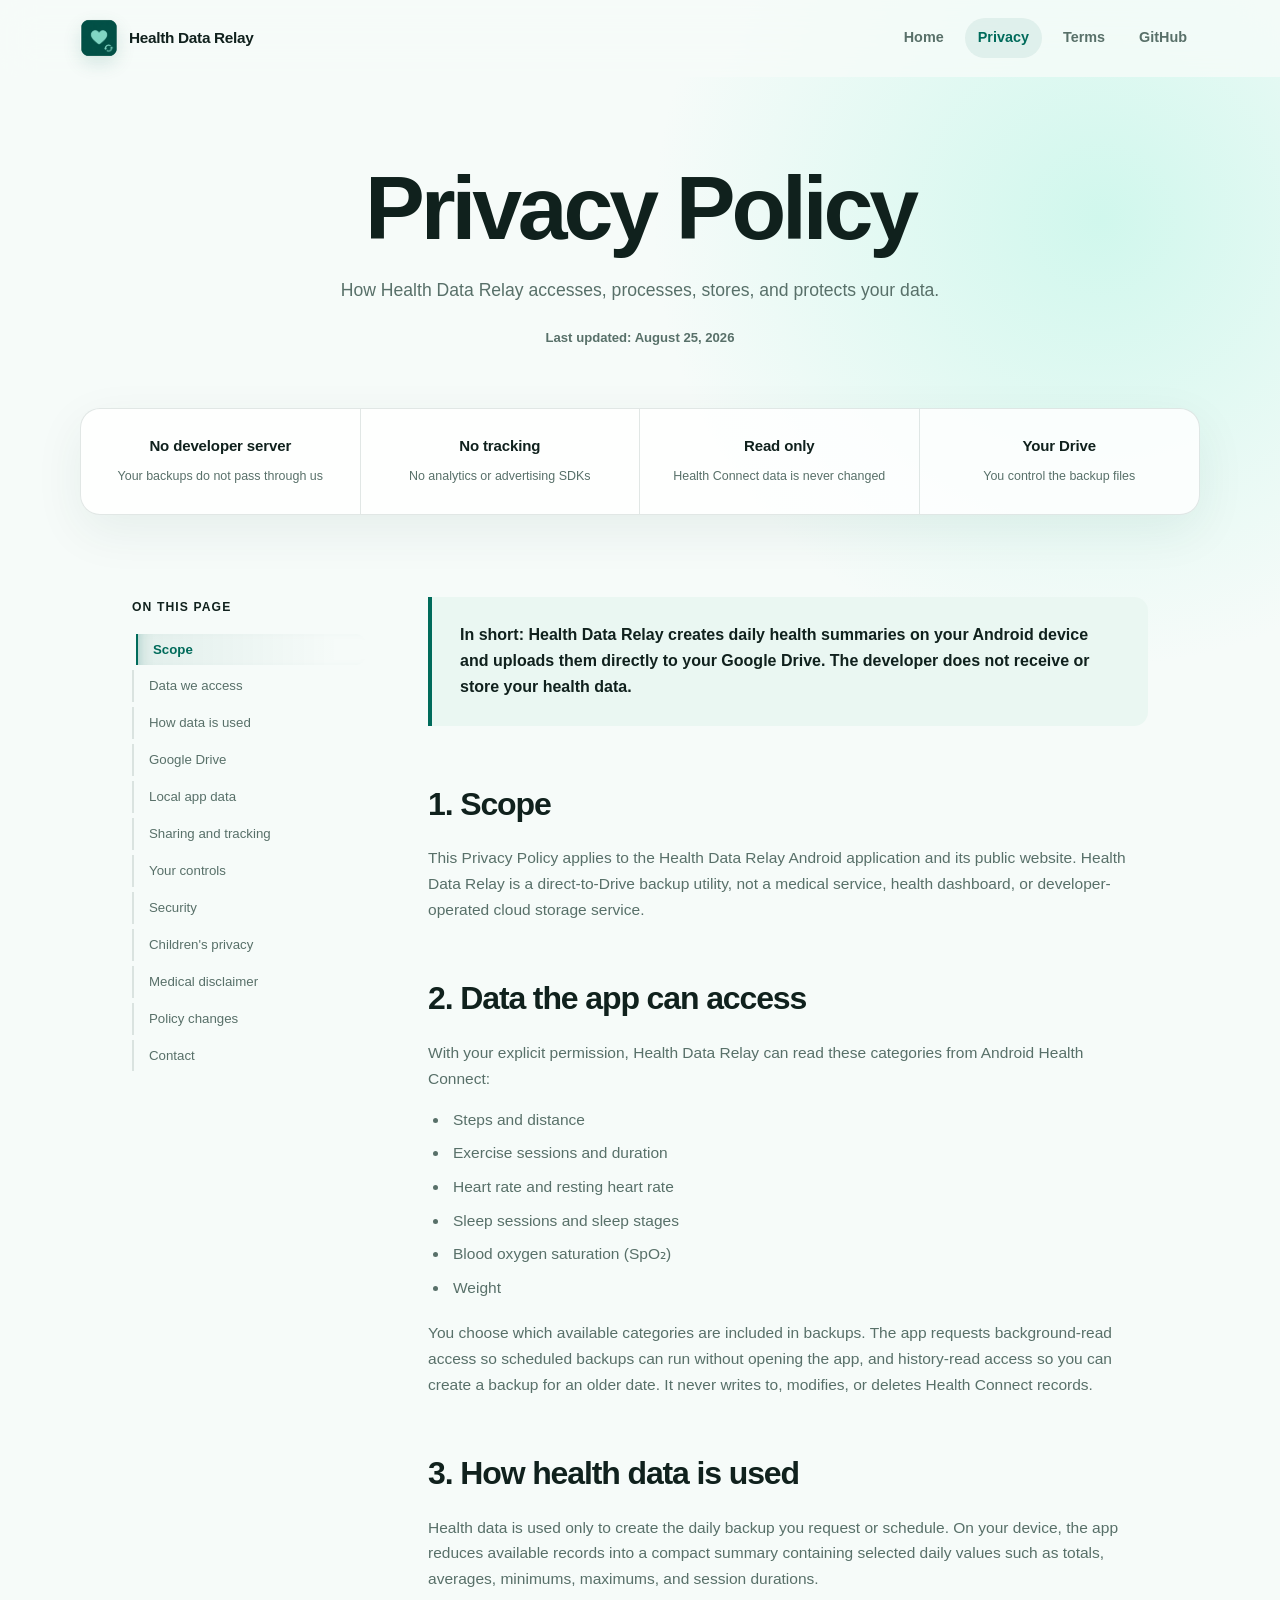
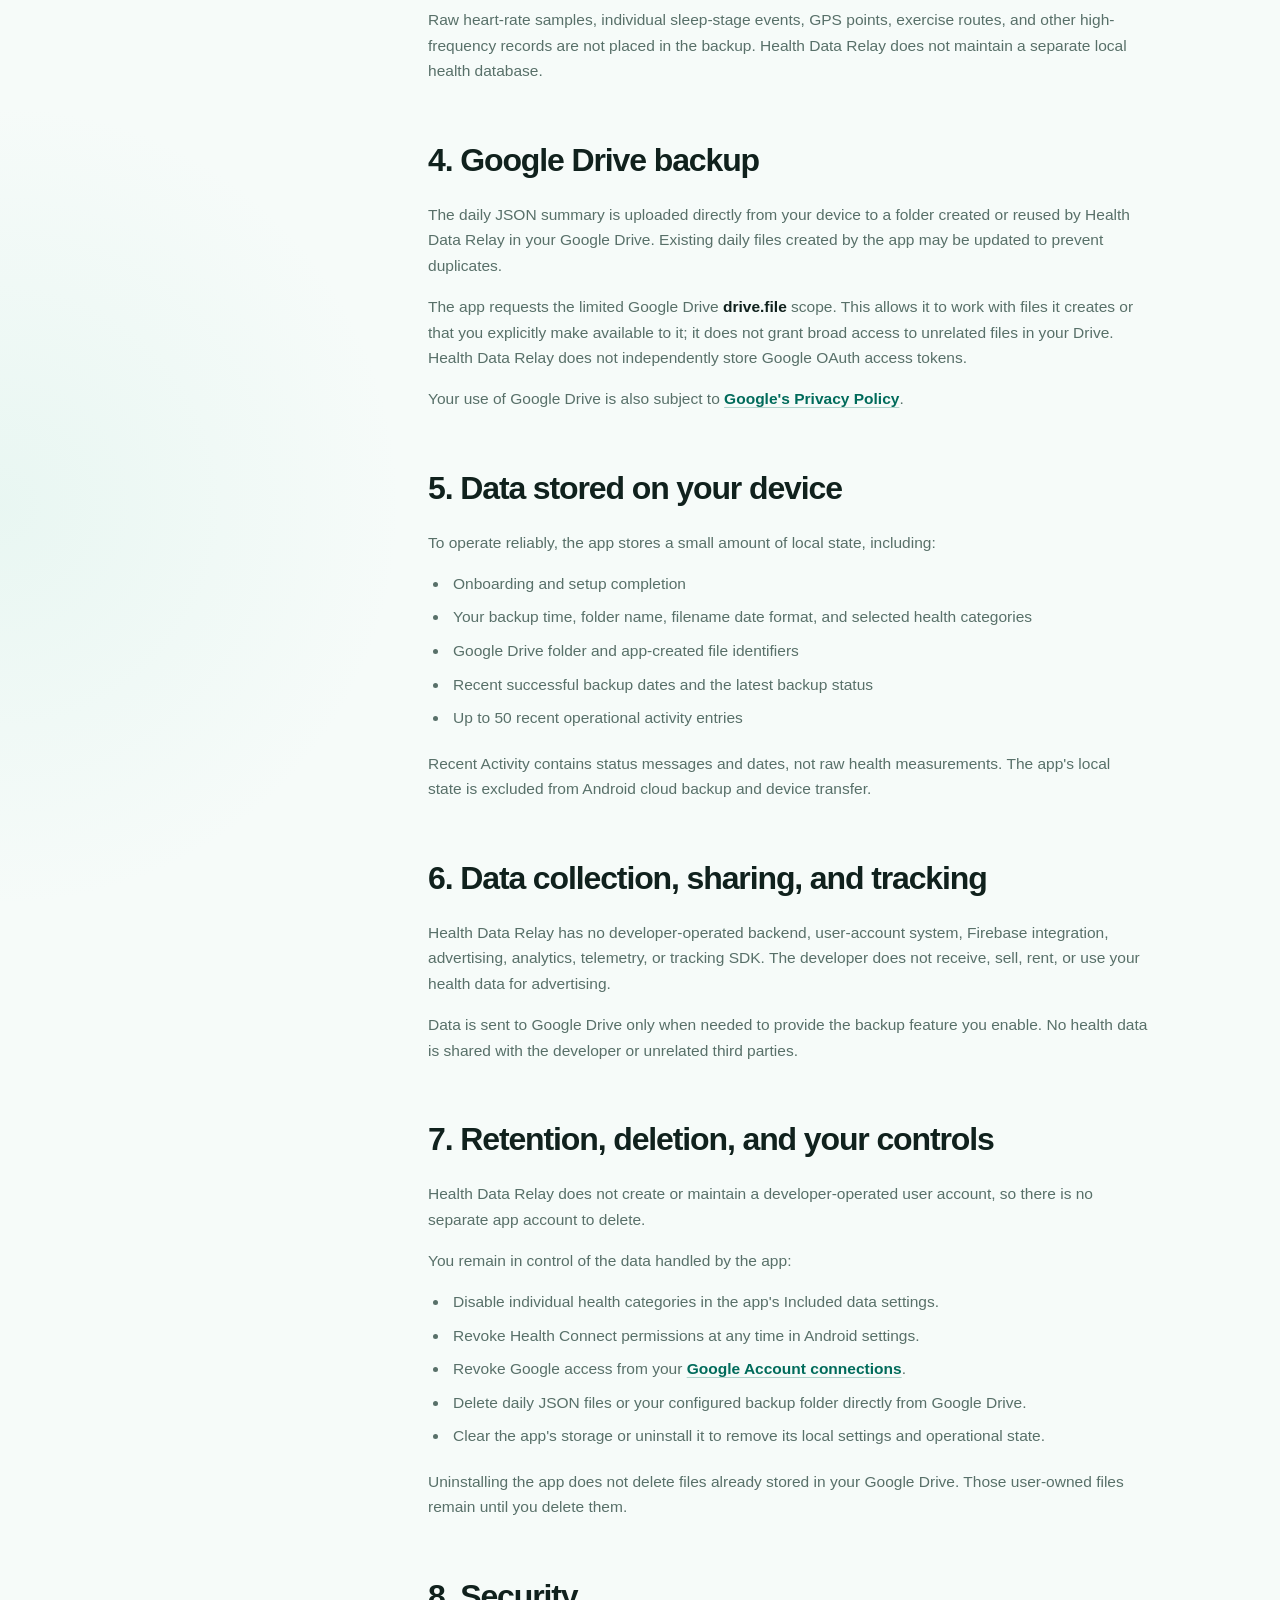
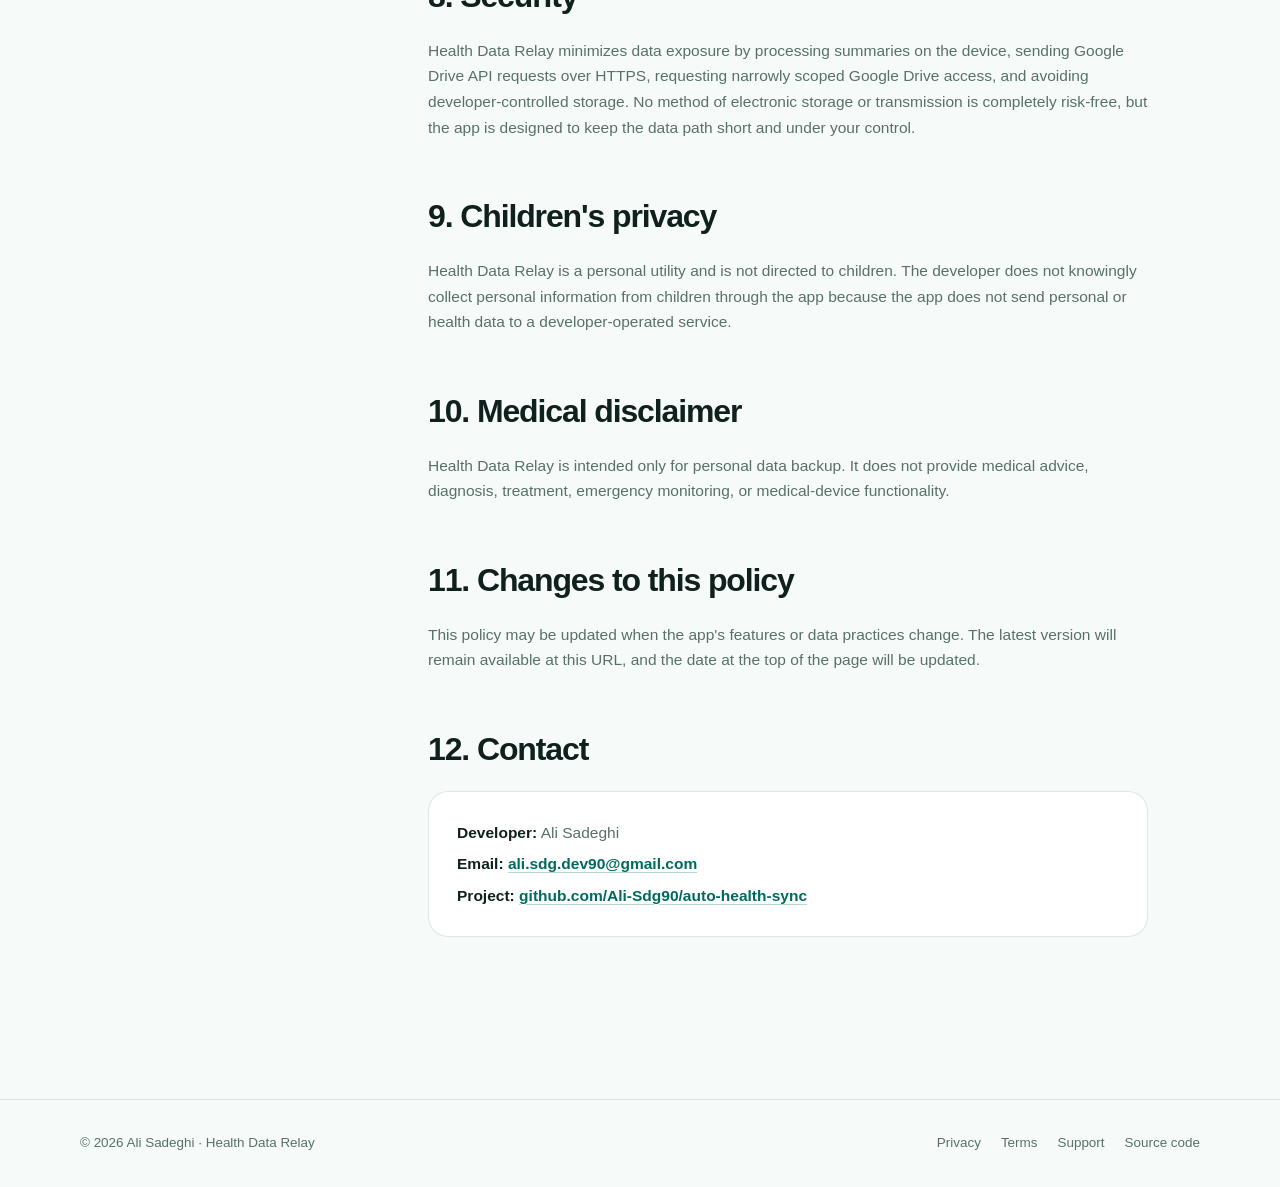
==== commit ea38d585: "fix(brand): rename app to Health Data Relay" ====
--- a/docs/privacy/index.html
+++ b/docs/privacy/index.html
@@ -4,28 +4,28 @@
     <meta charset="utf-8">
     <meta name="viewport" content="width=device-width, initial-scale=1">
     <meta name="theme-color" content="#006b5b">
-    <meta name="description" content="Privacy Policy for Auto Health Sync, an Android app that backs up daily Health Connect summaries to the user's Google Drive.">
-    <meta property="og:title" content="Privacy Policy · Auto Health Sync">
-    <meta property="og:description" content="How Auto Health Sync accesses, processes, stores, and protects your data.">
+    <meta name="description" content="Privacy Policy for Health Data Relay, an Android app that backs up daily Health Connect summaries to the user's Google Drive.">
+    <meta property="og:title" content="Privacy Policy · Health Data Relay">
+    <meta property="og:description" content="How Health Data Relay accesses, processes, stores, and protects your data.">
     <meta property="og:type" content="website">
     <meta property="og:url" content="https://ali-sdg.is-a.dev/auto-health-sync/privacy/">
     <meta property="og:image" content="https://ali-sdg.is-a.dev/auto-health-sync/assets/og-image.jpg">
     <meta property="og:image:type" content="image/jpeg">
     <meta property="og:image:width" content="1200">
     <meta property="og:image:height" content="630">
-    <meta property="og:image:alt" content="Auto Health Sync privacy policy">
+    <meta property="og:image:alt" content="Health Data Relay privacy policy">
     <link rel="canonical" href="https://ali-sdg.is-a.dev/auto-health-sync/privacy/">
     <link rel="icon" href="../assets/app-icon.webp" type="image/webp">
     <link rel="stylesheet" href="../assets/styles.css">
     <script src="../assets/policy.js" defer></script>
-    <title>Privacy Policy · Auto Health Sync</title>
+    <title>Privacy Policy · Health Data Relay</title>
   </head>
   <body>
     <header class="site-header">
       <nav class="nav" aria-label="Main navigation">
-        <a class="brand" href="../" aria-label="Auto Health Sync home">
+        <a class="brand" href="../" aria-label="Health Data Relay home">
           <img src="../assets/app-icon.webp" alt="" width="38" height="38">
-          <span>Auto Health Sync</span>
+          <span>Health Data Relay</span>
         </a>
         <div class="nav-links">
           <a href="../">Home</a>
@@ -40,7 +40,7 @@
       <section class="policy-hero container">
         <!-- <p class="eyebrow">Clear by design</p> -->
         <h1>Privacy Policy</h1>
-        <p>How Auto Health Sync accesses, processes, stores, and protects your data.</p>
+        <p>How Health Data Relay accesses, processes, stores, and protects your data.</p>
         <span class="updated">Last updated: August 25, 2026</span>
       </section>
 
@@ -70,17 +70,17 @@
 
         <article class="policy-content">
           <div class="policy-summary">
-            <p><strong>In short:</strong> Auto Health Sync creates daily health summaries on your Android device and uploads them directly to your Google Drive. The developer does not receive or store your health data.</p>
+            <p><strong>In short:</strong> Health Data Relay creates daily health summaries on your Android device and uploads them directly to your Google Drive. The developer does not receive or store your health data.</p>
           </div>
 
           <section class="policy-section" id="scope">
             <h2>1. Scope</h2>
-            <p>This Privacy Policy applies to the Auto Health Sync Android application and its public website. Auto Health Sync is a direct-to-Drive backup utility, not a medical service, health dashboard, or developer-operated cloud storage service.</p>
+            <p>This Privacy Policy applies to the Health Data Relay Android application and its public website. Health Data Relay is a direct-to-Drive backup utility, not a medical service, health dashboard, or developer-operated cloud storage service.</p>
           </section>
 
           <section class="policy-section" id="data">
             <h2>2. Data the app can access</h2>
-            <p>With your explicit permission, Auto Health Sync can read these categories from Android Health Connect:</p>
+            <p>With your explicit permission, Health Data Relay can read these categories from Android Health Connect:</p>
             <ul>
               <li>Steps and distance</li>
               <li>Exercise sessions and duration</li>
@@ -95,13 +95,13 @@
           <section class="policy-section" id="processing">
             <h2>3. How health data is used</h2>
             <p>Health data is used only to create the daily backup you request or schedule. On your device, the app reduces available records into a compact summary containing selected daily values such as totals, averages, minimums, maximums, and session durations.</p>
-            <p>Raw heart-rate samples, individual sleep-stage events, GPS points, exercise routes, and other high-frequency records are not placed in the backup. Auto Health Sync does not maintain a separate local health database.</p>
+            <p>Raw heart-rate samples, individual sleep-stage events, GPS points, exercise routes, and other high-frequency records are not placed in the backup. Health Data Relay does not maintain a separate local health database.</p>
           </section>
 
           <section class="policy-section" id="drive">
             <h2>4. Google Drive backup</h2>
-            <p>The daily JSON summary is uploaded directly from your device to a folder created or reused by Auto Health Sync in your Google Drive. Existing daily files created by the app may be updated to prevent duplicates.</p>
-            <p>The app requests the limited Google Drive <strong>drive.file</strong> scope. This allows it to work with files it creates or that you explicitly make available to it; it does not grant broad access to unrelated files in your Drive. Auto Health Sync does not independently store Google OAuth access tokens.</p>
+            <p>The daily JSON summary is uploaded directly from your device to a folder created or reused by Health Data Relay in your Google Drive. Existing daily files created by the app may be updated to prevent duplicates.</p>
+            <p>The app requests the limited Google Drive <strong>drive.file</strong> scope. This allows it to work with files it creates or that you explicitly make available to it; it does not grant broad access to unrelated files in your Drive. Health Data Relay does not independently store Google OAuth access tokens.</p>
             <p>Your use of Google Drive is also subject to <a href="https://policies.google.com/privacy" rel="noreferrer">Google's Privacy Policy</a>.</p>
           </section>
 
@@ -120,19 +120,19 @@
 
           <section class="policy-section" id="sharing">
             <h2>6. Data collection, sharing, and tracking</h2>
-            <p>Auto Health Sync has no developer-operated backend, user-account system, Firebase integration, advertising, analytics, telemetry, or tracking SDK. The developer does not receive, sell, rent, or use your health data for advertising.</p>
+            <p>Health Data Relay has no developer-operated backend, user-account system, Firebase integration, advertising, analytics, telemetry, or tracking SDK. The developer does not receive, sell, rent, or use your health data for advertising.</p>
             <p>Data is sent to Google Drive only when needed to provide the backup feature you enable. No health data is shared with the developer or unrelated third parties.</p>
           </section>
 
           <section class="policy-section" id="controls">
             <h2>7. Retention, deletion, and your controls</h2>
-            <p>Auto Health Sync does not create or maintain a developer-operated user account, so there is no separate app account to delete.</p>
+            <p>Health Data Relay does not create or maintain a developer-operated user account, so there is no separate app account to delete.</p>
             <p>You remain in control of the data handled by the app:</p>
             <ul>
               <li>Disable individual health categories in the app's Included data settings.</li>
               <li>Revoke Health Connect permissions at any time in Android settings.</li>
               <li>Revoke Google access from your <a href="https://myaccount.google.com/connections" rel="noreferrer">Google Account connections</a>.</li>
-              <li>Delete daily JSON files or the Auto Health Sync folder directly from Google Drive.</li>
+              <li>Delete daily JSON files or your configured backup folder directly from Google Drive.</li>
               <li>Clear the app's storage or uninstall it to remove its local settings and operational state.</li>
             </ul>
             <p>Uninstalling the app does not delete files already stored in your Google Drive. Those user-owned files remain until you delete them.</p>
@@ -140,17 +140,17 @@
 
           <section class="policy-section" id="security">
             <h2>8. Security</h2>
-            <p>Auto Health Sync minimizes data exposure by processing summaries on the device, sending Google Drive API requests over HTTPS, requesting narrowly scoped Google Drive access, and avoiding developer-controlled storage. No method of electronic storage or transmission is completely risk-free, but the app is designed to keep the data path short and under your control.</p>
+            <p>Health Data Relay minimizes data exposure by processing summaries on the device, sending Google Drive API requests over HTTPS, requesting narrowly scoped Google Drive access, and avoiding developer-controlled storage. No method of electronic storage or transmission is completely risk-free, but the app is designed to keep the data path short and under your control.</p>
           </section>
 
           <section class="policy-section" id="children">
             <h2>9. Children's privacy</h2>
-            <p>Auto Health Sync is a personal utility and is not directed to children. The developer does not knowingly collect personal information from children through the app because the app does not send personal or health data to a developer-operated service.</p>
+            <p>Health Data Relay is a personal utility and is not directed to children. The developer does not knowingly collect personal information from children through the app because the app does not send personal or health data to a developer-operated service.</p>
           </section>
 
           <section class="policy-section" id="medical">
             <h2>10. Medical disclaimer</h2>
-            <p>Auto Health Sync is intended only for personal data backup. It does not provide medical advice, diagnosis, treatment, emergency monitoring, or medical-device functionality.</p>
+            <p>Health Data Relay is intended only for personal data backup. It does not provide medical advice, diagnosis, treatment, emergency monitoring, or medical-device functionality.</p>
           </section>
 
           <section class="policy-section" id="changes">
@@ -172,7 +172,7 @@
 
     <footer class="site-footer">
       <div class="footer-inner container">
-        <span>© 2026 Ali Sadeghi · Auto Health Sync</span>
+        <span>© 2026 Ali Sadeghi · Health Data Relay</span>
         <div class="footer-links">
           <a href="./">Privacy</a>
           <a href="../terms/">Terms</a>
--- a/docs/assets/styles.css
+++ b/docs/assets/styles.css
@@ -234,66 +234,14 @@
   margin-left: auto;
 }
 
-.screenshot-placeholder {
-  position: relative;
-  overflow: hidden;
-  display: grid;
+.app-screenshot {
+  display: block;
   width: min(100%, 330px);
-  aspect-ratio: 9 / 16;
+  height: auto;
   margin-left: auto;
-  border: 1px dashed rgba(0, 107, 91, 0.38);
+  border: 1px solid var(--line);
   border-radius: 30px;
-  background:
-    linear-gradient(145deg, rgba(157, 242, 220, 0.15), transparent 48%),
-    var(--surface);
   box-shadow: var(--shadow);
-  place-items: center;
-}
-
-.screenshot-placeholder::before,
-.screenshot-placeholder::after {
-  position: absolute;
-  right: 24px;
-  left: 24px;
-  height: 1px;
-  background: var(--line);
-  content: "";
-}
-
-.screenshot-placeholder::before {
-  top: 72px;
-}
-
-.screenshot-placeholder::after {
-  bottom: 72px;
-}
-
-.placeholder-content {
-  display: grid;
-  justify-items: center;
-  color: var(--muted);
-  gap: 7px;
-  text-align: center;
-}
-
-.placeholder-mark {
-  display: block;
-  width: 38px;
-  height: 48px;
-  margin-bottom: 7px;
-  border: 1.5px solid var(--primary);
-  border-radius: 8px;
-  opacity: 0.78;
-}
-
-.placeholder-content strong {
-  color: var(--text);
-  font-size: 0.95rem;
-  letter-spacing: -0.01em;
-}
-
-.placeholder-content span:last-child {
-  font-size: 0.76rem;
 }
 
 .screenshot-caption {
@@ -628,6 +576,7 @@
 }
 
 .updated {
+  display: inline-block;
   color: var(--muted);
   font-size: 0.82rem;
   font-weight: 650;
@@ -792,6 +741,108 @@
 
 .contact-card p {
   margin-bottom: 6px;
+}
+
+@media (prefers-reduced-motion: no-preference) {
+  @keyframes intro-rise {
+    from {
+      opacity: 0;
+      transform: translateY(14px);
+    }
+
+    to {
+      opacity: 1;
+      transform: translateY(0);
+    }
+  }
+
+  @keyframes intro-header {
+    from {
+      opacity: 0;
+      transform: translateY(-7px);
+    }
+
+    to {
+      opacity: 1;
+      transform: translateY(0);
+    }
+  }
+
+  @keyframes intro-screenshot {
+    from {
+      opacity: 0;
+      transform: translate3d(18px, 10px, 0) scale(0.985);
+    }
+
+    to {
+      opacity: 1;
+      transform: translate3d(0, 0, 0) scale(1);
+    }
+  }
+
+  .site-header {
+    animation: intro-header 480ms cubic-bezier(0.22, 1, 0.36, 1) both;
+  }
+
+  .hero-copy > .eyebrow,
+  .hero-copy > h1,
+  .hero-copy > p:not(.eyebrow),
+  .hero-copy > .actions,
+  .policy-hero > h1,
+  .policy-hero > p,
+  .policy-hero > .updated,
+  .quick-facts,
+  .policy-layout {
+    animation: intro-rise 680ms cubic-bezier(0.22, 1, 0.36, 1) both;
+  }
+
+  .hero-copy > .eyebrow {
+    animation-delay: 70ms;
+  }
+
+  .hero-copy > h1,
+  .policy-hero > h1 {
+    animation-delay: 130ms;
+  }
+
+  .hero-copy > p:not(.eyebrow),
+  .policy-hero > p {
+    animation-delay: 190ms;
+  }
+
+  .hero-copy > .actions,
+  .policy-hero > .updated {
+    animation-delay: 250ms;
+  }
+
+  .app-screenshot {
+    animation: intro-screenshot 780ms cubic-bezier(0.22, 1, 0.36, 1) 160ms both;
+  }
+
+  .quick-facts {
+    animation-delay: 300ms;
+  }
+
+  .policy-layout {
+    animation-delay: 370ms;
+  }
+
+  .reveal-ready [data-reveal] {
+    opacity: 0;
+    transform: translateY(26px);
+    transition:
+      opacity 820ms cubic-bezier(0.22, 1, 0.36, 1),
+      transform 820ms cubic-bezier(0.22, 1, 0.36, 1);
+  }
+
+  .reveal-ready [data-reveal="compact"] {
+    transform: translateY(14px);
+  }
+
+  .reveal-ready [data-reveal].is-visible {
+    opacity: 1;
+    transform: translateY(0);
+  }
 }
 
 @media (prefers-color-scheme: dark) {
@@ -833,13 +884,6 @@
     background: #9df2dc;
   }
 
-  .screenshot-placeholder {
-    border-color: rgba(114, 220, 194, 0.3);
-    background:
-      linear-gradient(145deg, rgba(25, 99, 80, 0.18), transparent 48%),
-      rgba(8, 30, 24, 0.72);
-  }
-
   .pipeline {
     background: rgba(14, 51, 41, 0.18);
   }
@@ -874,7 +918,7 @@
     margin-inline: auto;
   }
 
-  .screenshot-placeholder,
+  .app-screenshot,
   .screenshot-caption {
     margin-inline: auto;
   }
@@ -1045,6 +1089,8 @@
   *,
   *::before,
   *::after {
+    animation-duration: 0.01ms !important;
+    animation-iteration-count: 1 !important;
     scroll-behavior: auto !important;
     transition-duration: 0.01ms !important;
   }
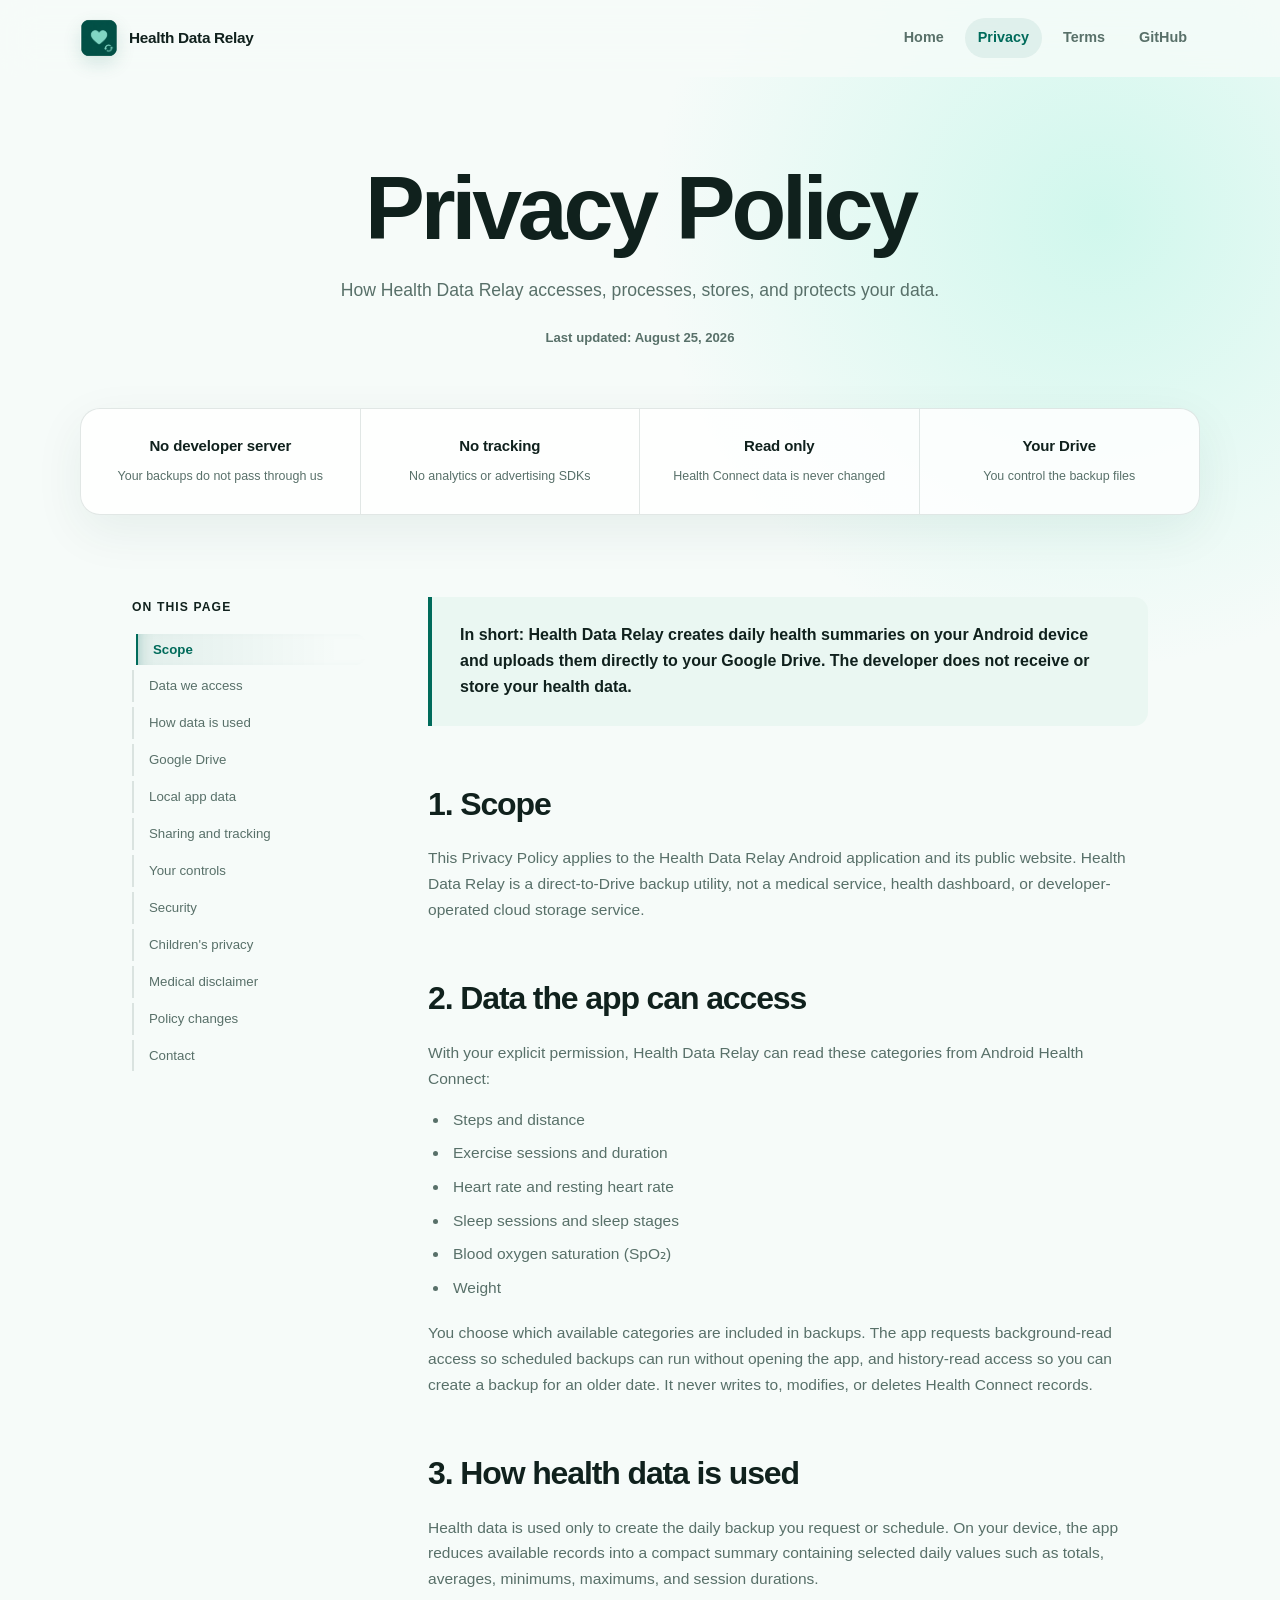
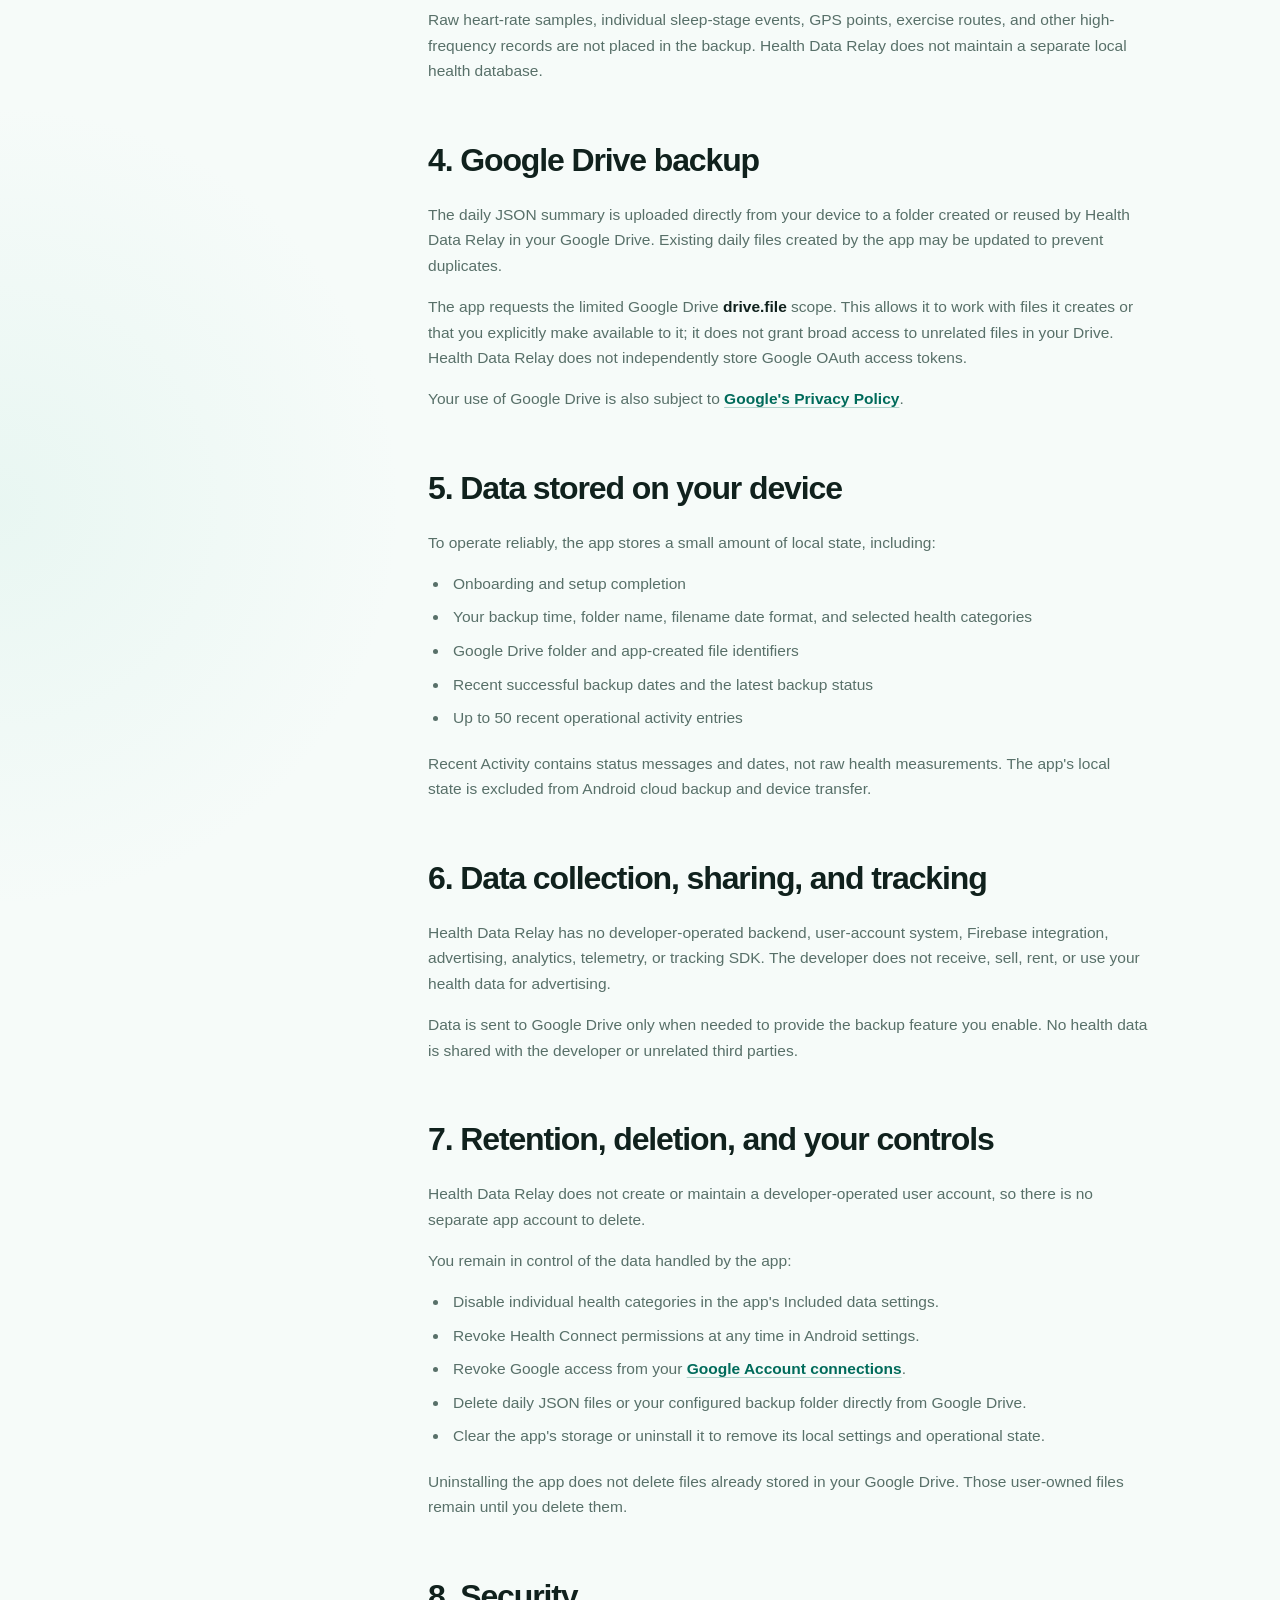
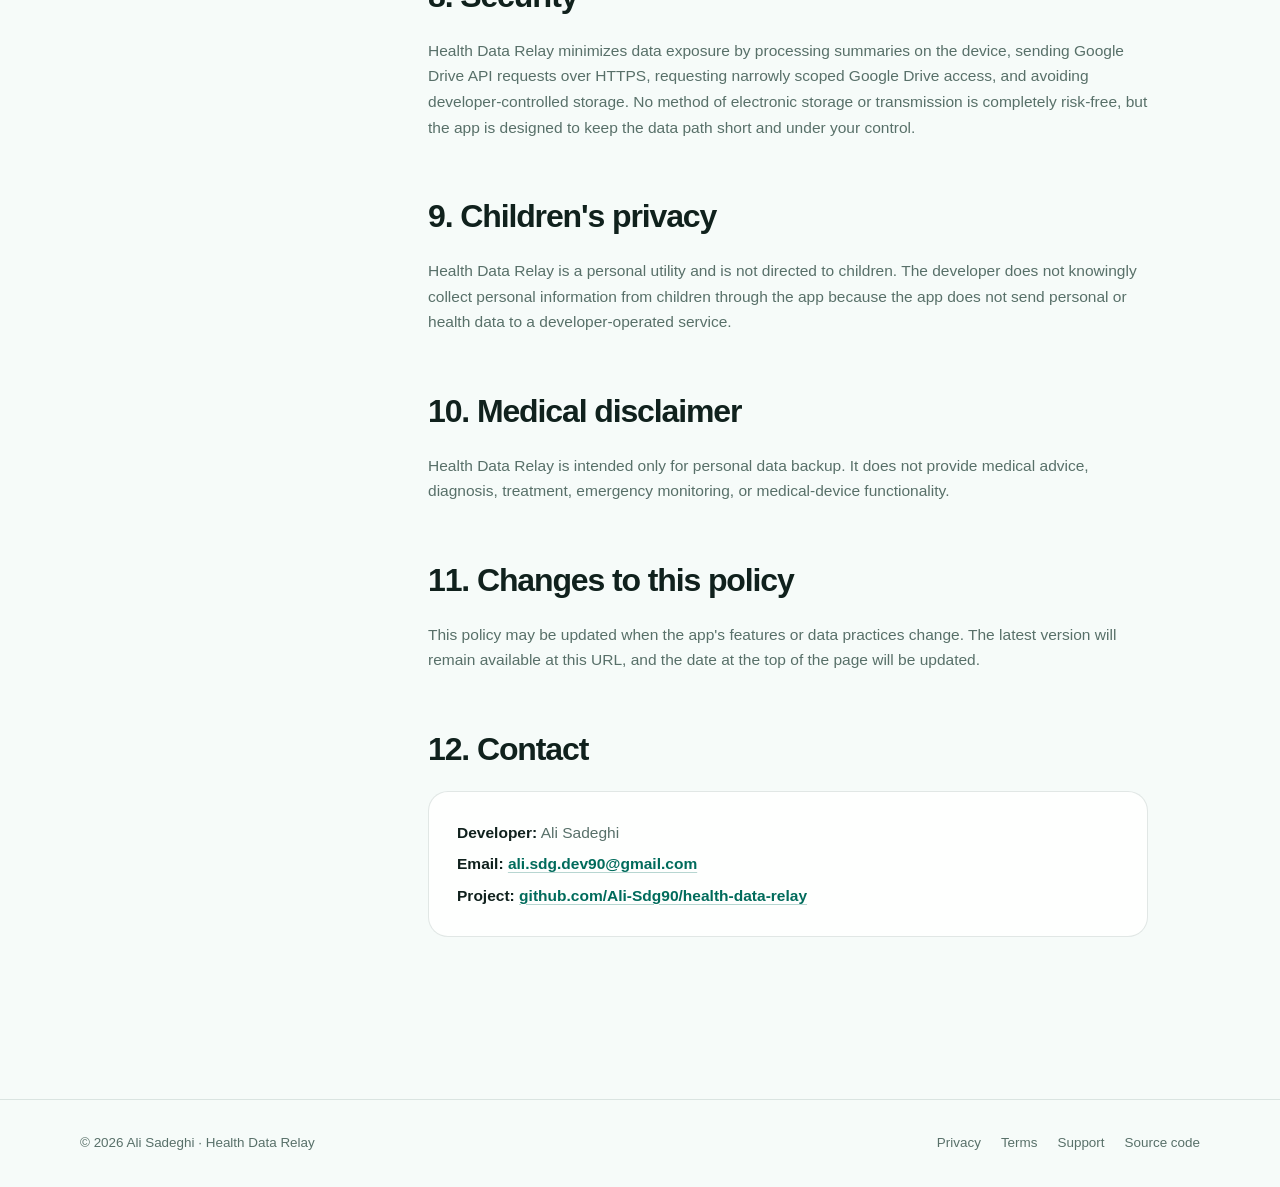
==== commit 4caa974e: "fix: update new address links in app, improve setting layout and add legal links in the app" ====
--- a/docs/privacy/index.html
+++ b/docs/privacy/index.html
@@ -8,13 +8,13 @@
     <meta property="og:title" content="Privacy Policy · Health Data Relay">
     <meta property="og:description" content="How Health Data Relay accesses, processes, stores, and protects your data.">
     <meta property="og:type" content="website">
-    <meta property="og:url" content="https://ali-sdg.is-a.dev/auto-health-sync/privacy/">
-    <meta property="og:image" content="https://ali-sdg.is-a.dev/auto-health-sync/assets/og-image.jpg">
+    <meta property="og:url" content="https://ali-sdg.is-a.dev/health-data-relay/privacy/">
+    <meta property="og:image" content="https://ali-sdg.is-a.dev/health-data-relay/assets/og-image.jpg">
     <meta property="og:image:type" content="image/jpeg">
     <meta property="og:image:width" content="1200">
     <meta property="og:image:height" content="630">
     <meta property="og:image:alt" content="Health Data Relay privacy policy">
-    <link rel="canonical" href="https://ali-sdg.is-a.dev/auto-health-sync/privacy/">
+    <link rel="canonical" href="https://ali-sdg.is-a.dev/health-data-relay/privacy/">
     <link rel="icon" href="../assets/app-icon.webp" type="image/webp">
     <link rel="stylesheet" href="../assets/styles.css">
     <script src="../assets/policy.js" defer></script>
@@ -31,7 +31,7 @@
           <a href="../">Home</a>
           <a href="./" aria-current="page">Privacy</a>
           <a href="../terms/">Terms</a>
-          <a href="https://github.com/Ali-Sdg90/auto-health-sync" target="_blank" rel="noopener noreferrer">GitHub</a>
+          <a href="https://github.com/Ali-Sdg90/health-data-relay" target="_blank" rel="noopener noreferrer">GitHub</a>
         </div>
       </nav>
     </header>
@@ -163,7 +163,7 @@
             <div class="contact-card">
               <p><strong>Developer:</strong> Ali Sadeghi</p>
               <p><strong>Email:</strong> <a href="mailto:ali.sdg.dev90@gmail.com">ali.sdg.dev90@gmail.com</a></p>
-              <p><strong>Project:</strong> <a href="https://github.com/Ali-Sdg90/auto-health-sync">github.com/Ali-Sdg90/auto-health-sync</a></p>
+              <p><strong>Project:</strong> <a href="https://github.com/Ali-Sdg90/health-data-relay">github.com/Ali-Sdg90/health-data-relay</a></p>
             </div>
           </section>
         </article>
@@ -177,7 +177,7 @@
           <a href="./">Privacy</a>
           <a href="../terms/">Terms</a>
           <a href="mailto:ali.sdg.dev90@gmail.com">Support</a>
-          <a href="https://github.com/Ali-Sdg90/auto-health-sync">Source code</a>
+          <a href="https://github.com/Ali-Sdg90/health-data-relay">Source code</a>
         </div>
       </div>
     </footer>
